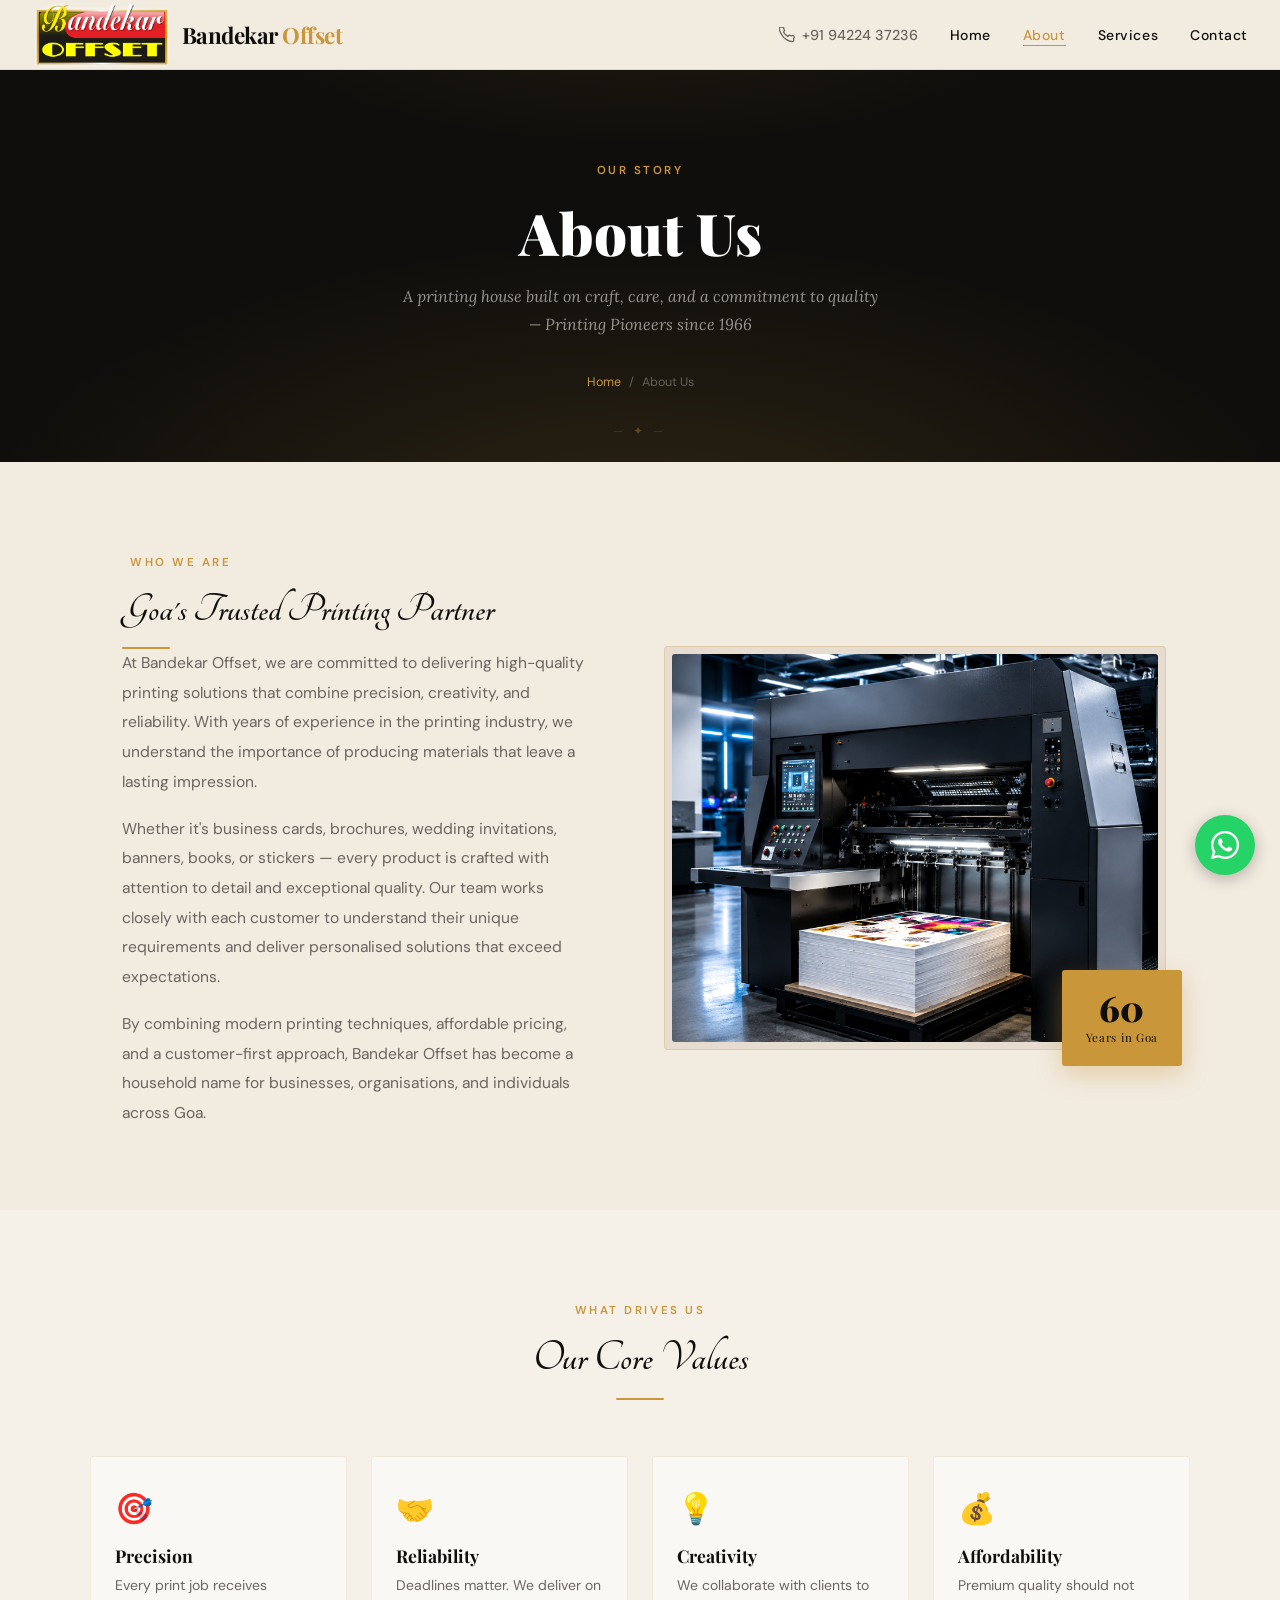
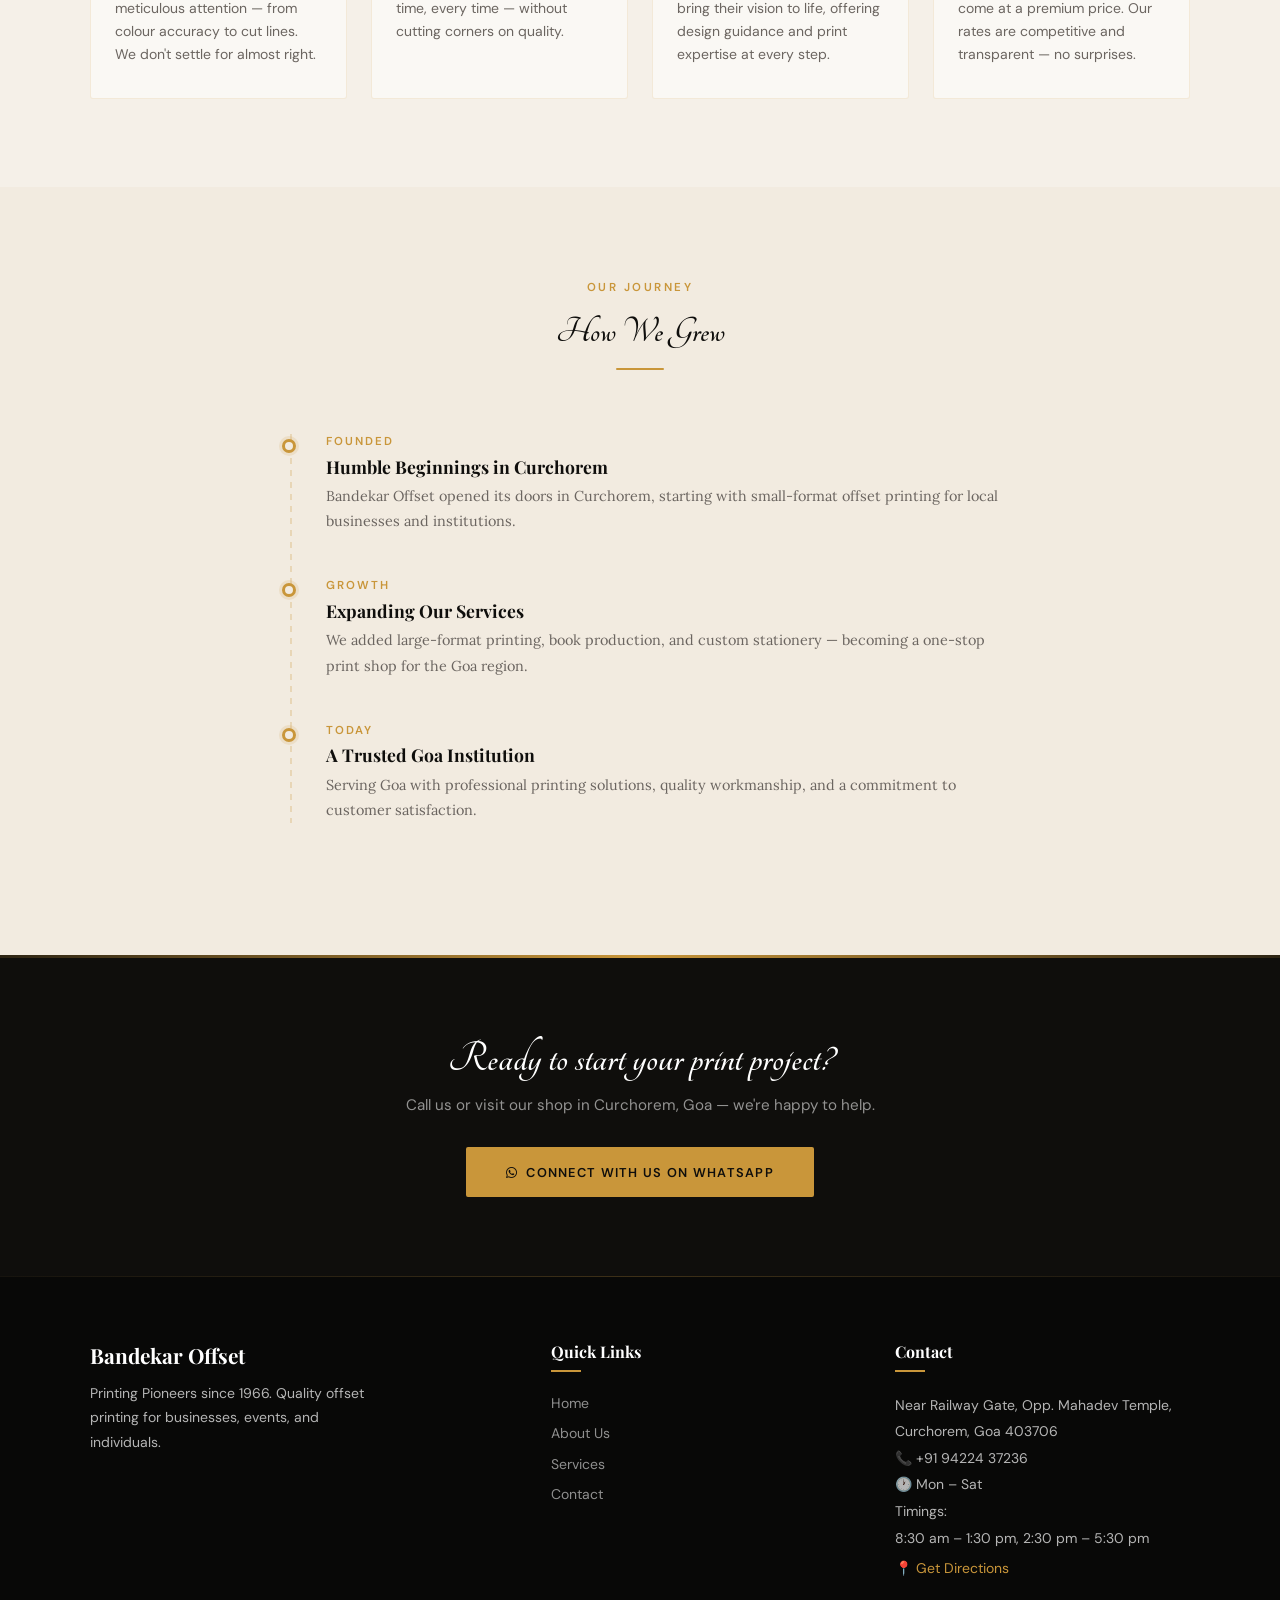
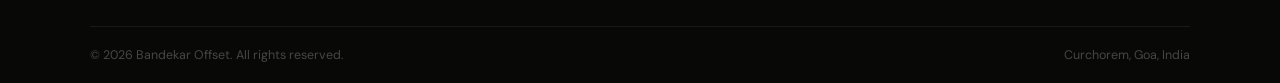
==== aboutus.html @ 1d5f6b50 "Update aboutus.html" ====
<!DOCTYPE html>
<html lang="en">
<head>
    <meta charset="UTF-8">
    <meta name="viewport" content="width=device-width, initial-scale=1.0">
    <title>About Us — Bandekar Offset</title>
    <link rel="stylesheet" href="https://cdnjs.cloudflare.com/ajax/libs/font-awesome/6.5.1/css/all.min.css">
    <link rel="stylesheet" href="css/aboutus.css">
</head>
<body>

    <!-- NAV -->
    <nav id="navbar">
        <a href="index.html" class="nav-logo">
            <img src="images/Bandekar Offset logo.webp" alt="Bandekar Offset" style="width:140px;height:auto;" onerror="this.style.display='none'">
            <h4>Bandekar <span>Offset</span></h4>
        </a>
        <div class="nav-right">
            <a href="tel:+919422437236" class="nav-phone">
                <svg viewBox="0 0 24 24" fill="none" stroke="currentColor" stroke-width="2">
                    <path d="M22 16.92v3a2 2 0 01-2.18 2 19.79 19.79 0 01-8.63-3.07A19.5 19.5 0 013.07 9.76 19.79 19.79 0 01.18 1.18 2 2 0 012.18 0h3a2 2 0 012 1.72c.127.96.361 1.903.7 2.81a2 2 0 01-.45 2.11L6.91 7.91a16 16 0 006.18 6.18l1.08-1.08a2 2 0 012.11-.45c.907.339 1.85.573 2.81.7A2 2 0 0122 16.92z"/>
                </svg>
                +91 94224 37236
            </a>
            <ul class="nav-links">
                <li><a href="index.html">Home</a></li>
                <li><a href="aboutus.html" class="active">About</a></li>
                <li><a href="services.html">Services</a></li>
                <li><a href="contact.html">Contact</a></li>
            </ul>
            <button class="nav-hamburger" id="hamburger" aria-label="Menu">
                <span></span><span></span><span></span>
            </button>
        </div>
    </nav>


    <!-- MOBILE MENU -->
    <div class="mobile-menu" id="mobileMenu">
        <a href="index.html">Home</a>
        <a href="aboutus.html">About Us</a>
        <a href="services.html">Services</a>
        <a href="contact.html">Contact</a>
    </div>

    <!-- PAGE HERO -->
    <div class="page-hero">
        <div class="page-hero-inner">
            <span class="section-label">Our Story</span>
            <h1>About Us</h1>
            <p>A printing house built on craft, care, and a commitment to quality — Printing Pioneers since 1966</p>
            <div class="breadcrumb-row">
                <a href="index.html">Home</a><span>/</span><span>About Us</span>
            </div>
        </div>
    </div>

    <!-- INTRO SPLIT -->
    <section class="about-intro">
        <div class="intro-grid">
            <div class="intro-text reveal">
                <span class="section-label">Who We Are</span>
                <h2>Goa's Trusted Printing Partner</h2>
                <div class="gold-rule"></div>
                <p>At Bandekar Offset, we are committed to delivering high-quality printing solutions that combine precision, creativity, and reliability. With years of experience in the printing industry, we understand the importance of producing materials that leave a lasting impression.</p>
                <p>Whether it's business cards, brochures, wedding invitations, banners, books, or stickers — every product is crafted with attention to detail and exceptional quality. Our team works closely with each customer to understand their unique requirements and deliver personalised solutions that exceed expectations.</p>
                <p>By combining modern printing techniques, affordable pricing, and a customer-first approach, Bandekar Offset has become a household name for businesses, organisations, and individuals across Goa.</p>
            </div>
            <div class="intro-img reveal" style="transition-delay:.2s">
                <img src="images/carousel_navbar/4.PNG" alt="Bandekar Offset printing press">
                <div class="intro-img-badge">
                    <span class="big">60</span>
                    <span class="small">Years in Goa</span>
                </div>
            </div>
        </div>
    </section>

    <!-- VALUES -->
    <section class="values-section">
        <div class="values-inner">
            <div class="values-header reveal">
                <span class="section-label">What Drives Us</span>
                <h2>Our Core Values</h2>
                <div class="gold-rule center"></div>
            </div>
            <div class="values-grid">
                <div class="value-card reveal"><span class="value-icon">🎯</span><h3>Precision</h3><p>Every print job receives meticulous attention — from colour accuracy to cut lines. We don't settle for almost right.</p></div>
                <div class="value-card reveal"><span class="value-icon">🤝</span><h3>Reliability</h3><p>Deadlines matter. We deliver on time, every time — without cutting corners on quality.</p></div>
                <div class="value-card reveal"><span class="value-icon">💡</span><h3>Creativity</h3><p>We collaborate with clients to bring their vision to life, offering design guidance and print expertise at every step.</p></div>
                <div class="value-card reveal"><span class="value-icon">💰</span><h3>Affordability</h3><p>Premium quality should not come at a premium price. Our rates are competitive and transparent — no surprises.</p></div>
            </div>
        </div>
    </section>

    <!-- TIMELINE -->
    <section class="story-section">
        <div class="story-header reveal">
            <span class="section-label">Our Journey</span>
            <h2>How We Grew</h2>
            <div class="gold-rule center"></div>
        </div>
        <div class="timeline">
            <div class="timeline-item reveal">
                <div class="timeline-year">Founded</div>
                <h3>Humble Beginnings in Curchorem</h3>
                <p>Bandekar Offset opened its doors in Curchorem, starting with small-format offset printing for local businesses and institutions.</p>
            </div>
            <div class="timeline-item reveal">
                <div class="timeline-year">Growth</div>
                <h3>Expanding Our Services</h3>
                <p>We added large-format printing, book production, and custom stationery — becoming a one-stop print shop for the Goa region.</p>
            </div>
            <div class="timeline-item reveal">
                <div class="timeline-year">Today</div>
                <h3>A Trusted Goa Institution</h3>
                <p>Serving Goa with professional printing solutions, quality workmanship, and a commitment to customer satisfaction.</p>
            </div>
        </div>
    </section>

    <!-- CTA STRIP -->
    <div class="contact-strip reveal">
        <h2>Ready to start your print project?</h2>
        <p>Call us or visit our shop in Curchorem, Goa — we're happy to help.</p>
        <a href="https://wa.me/919422437236" class="cta-btn"><i class="fa-brands fa-whatsapp"></i>Connect with us on WhatsApp</a>
    </div>

    <!-- FOOTER -->
    <footer>
        <div class="footer-inner">
            <div class="footer-brand">
                <h3>Bandekar Offset</h3>
                <p>Printing Pioneers since 1966. Quality offset printing for businesses, events, and individuals.</p>
            </div>
            <div>
                <h4>Quick Links</h4>
                <ul class="footer-links">
                    <li><a href="index.html">Home</a></li>
                    <li><a href="aboutus.html">About Us</a></li>
                    <li><a href="services.html">Services</a></li>
                    <li><a href="contact.html">Contact</a></li>
                </ul>
            </div>
            <div class="footer-contact">
                <h4>Contact</h4>
                <p>Near Railway Gate, Opp. Mahadev Temple,<br>Curchorem, Goa 403706</p>
                <p>📞 +91 94224 37236</p>
                <p>🕐 Mon – Sat</p>
                <p>Timings:<br>8:30 am – 1:30 pm, 2:30 pm – 5:30 pm</p>
                <a href="https://maps.google.com/?q=Bandekar+Offset+Goa" target="_blank">📍 Get Directions</a>
            </div>
        </div>
        <div class="footer-bottom">
            <span>© 2026 Bandekar Offset. All rights reserved.</span>
            <span>Curchorem, Goa, India</span>
        </div>
    </footer>

    <a href="https://wa.me/919422437236" class="whatsapp-float" target="_blank">
        <i class="fa-brands fa-whatsapp"></i>
    </a>

    <script src="js/main.js"></script>
</body>
</html>
---- css/aboutus.css ----
@import url('https://fonts.googleapis.com/css2?family=Playfair+Display:ital,wght@0,400;0,700;0,900;1,400;1,700&family=DM+Sans:wght@300;400;500;600&family=Lora:ital,wght@0,400;0,600;1,400&family=Tangerine:wght@700&display=swap');

/* ── VARIABLES ── */
:root {
    --ink:         #0f0e0c;
    --cream:       #f5f0e8;
    --gold:        #c9963a;
    --gold-light:  #e8bb6a;
    --warm-white:  #faf8f4;
    --sepia:       #f2ebe0;      
    --sepia-dark:  #e6dccf;
    --mid:         #6b6560;
    --rule:        rgba(201,150,58,.25);
    --rule-soft:   rgba(107,101,96,.15);
}

/* ── RESET ── */
*, *::before, *::after { box-sizing: border-box; margin: 0; padding: 0; }
html { scroll-behavior: smooth; font-size: 16px; }
body {
    font-family: 'DM Sans', sans-serif;
    background: var(--sepia);
    color: var(--ink);
    overflow-x: hidden;
    -webkit-font-smoothing: antialiased;
}


/* ══ NAVBAR ══ */
nav {
    position: fixed; top: 0; left: 0; right: 0; z-index: 100;
    background: rgba(242,235,224,.95);
    backdrop-filter: blur(14px); -webkit-backdrop-filter: blur(14px);
    border-bottom: 1px solid var(--rule);
    padding: 0 2rem; height: 70px;
    display: flex; align-items: center; justify-content: space-between;
    transition: box-shadow .3s;
}
nav.scrolled { box-shadow: 0 4px 30px rgba(15,14,12,.09); }

.nav-logo {
    font-family: 'Playfair Display', serif;
    font-weight: 900; font-size: 1.4rem;
    letter-spacing: -.5px; color: var(--ink);
    text-decoration: none;
    display: flex; align-items: center; gap: .6rem;
}
.nav-logo span { color: var(--gold); }
.nav-logo img { height: 42px; width: auto; }

.nav-right { display: flex; align-items: center; gap: 2rem; }

.nav-phone {
    font-size: .9rem; font-weight: 500; color: var(--mid);
    display: flex; align-items: center; gap: .4rem;
    text-decoration: none; transition: color .2s;
}
.nav-phone:hover { color: var(--gold); }
.nav-phone svg { width: 16px; height: 16px; }

.nav-links { display: flex; gap: 2rem; list-style: none; }
.nav-links a {
    font-size: .875rem; font-weight: 500; color: var(--ink);
    text-decoration: none; letter-spacing: .04em;
    position: relative; padding-bottom: 2px;
}
.nav-links a::after {
    content: ''; position: absolute; bottom: 0; left: 0;
    width: 0; height: 1.5px; background: var(--gold);
    transition: width .3s ease;
}
.nav-links a:hover::after,
.nav-links a.active::after { width: 100%; }
.nav-links a.active { color: var(--gold); }

.nav-hamburger {
    display: none; flex-direction: column; gap: 5px;
    cursor: pointer; padding: 6px; background: none; border: none;
}
.nav-hamburger span {
    display: block; width: 22px; height: 2px;
    background: var(--ink); border-radius: 2px; transition: .3s;
}

.mobile-menu {
    display: none; position: fixed; top: 70px; left: 0; right: 0;
    background: var(--sepia); border-bottom: 1px solid var(--rule);
    padding: 1.5rem 2rem; z-index: 99;
    flex-direction: column; gap: 1.25rem;
}
.mobile-menu.open { display: flex; }
.mobile-menu a {
    font-size: 1rem; color: var(--ink); text-decoration: none;
    font-weight: 500; padding: .25rem 0; border-bottom: 1px solid var(--rule);
}


/* PAGE HERO */
.page-hero {
    margin-top: 70px; background: var(--ink);
    padding: 5.5rem 2rem 4.5rem;
    text-align: center; position: relative; overflow: hidden;
}

/* Warm radial light from centre */
.page-hero::before {
    content: ''; position: absolute; inset: 0;
    background:
        radial-gradient(ellipse 80% 120% at 50% 120%, rgba(201,150,58,.16) 0%, transparent 65%),
        radial-gradient(ellipse 50% 50% at 50% -10%, rgba(201,150,58,.08) 0%, transparent 60%);
}

/* Horizontal ornament rule */
.page-hero::after {
    content: '— ✦ —';
    position: absolute; bottom: 1.5rem; left: 50%;
    transform: translateX(-50%);
    font-family: 'Playfair Display', serif;
    color: rgba(201,150,58,.35); font-size: .75rem; letter-spacing: .3em;
}

.page-hero-inner { position: relative; z-index: 1; }

.page-hero h1 {
    font-family: 'Playfair Display', serif;
    font-size: clamp(2.2rem, 5vw, 3.6rem);
    font-weight: 900; color: #fff; margin-bottom: .75rem;
    
}
.page-hero h1 em { font-style: italic; color: var(--gold-light); }

.page-hero p {
    color: rgba(255,255,255,.55); font-size: 1rem;
    max-width: 480px; margin: 0 auto; line-height: 1.75;
    font-family: 'Lora', serif; font-style: italic;
}

.breadcrumb-row {
    margin-top: 2.25rem; display: flex; justify-content: center;
    gap: .5rem; font-size: .78rem; color: rgba(255,255,255,.3);
}
.breadcrumb-row a { color: var(--gold); text-decoration: none; }
.breadcrumb-row a:hover { text-decoration: underline; }


/* ══ SHARED SECTION LABELS ══ */
.section-label {
    display: inline-block; font-size: .72rem; letter-spacing: .22em;
    text-transform: uppercase; color: var(--gold);
    font-weight: 600; margin-bottom: 1rem;

    position: relative; padding: 0 .5rem;
}
.section-label::before,
.section-label::after {
    
    position: absolute; top: 50%; transform: translateY(-50%);
    font-size: .6rem; color: var(--gold); opacity: .6;
}
.section-label::before { right: 100%; margin-right: .25rem; }
.section-label::after  { left: 100%;  margin-left: .25rem; }

.gold-rule { width: 48px; height: 2px; background: var(--gold); border-radius: 2px; }
.gold-rule.center { margin: 1rem auto; }


/* ══ ABOUT INTRO  */
.about-intro { padding: 5.5rem 2rem 4rem; max-width: 1100px; margin: 0 auto; }

.intro-grid {
    display: grid; grid-template-columns: 1fr 1.05fr;
    gap: 5.5rem; align-items: center;
}

.intro-text .section-label { text-align: left; }

.intro-text h2 {
    font-family: 'Tangerine', cursive;
    font-size: clamp(1.9rem, 3.5vw, 2.6rem);
    font-weight: 700; line-height: 1.18; margin-bottom: .75rem;
}


.intro-text p {
    font-family: 'DM Sans', serif;
    color: var(--mid); font-size: .975rem; line-height: 1.9;
    margin-bottom: 1.1rem;
}



.intro-img { position: relative; border-radius: 3px; overflow: visible; }
.intro-img img {
    width: 100%; aspect-ratio: 5/4;
    object-fit: cover; border-radius: 3px; display: block;
    /* Slightly desaturated for archival feel */
    filter: sepia(8%) contrast(1.03);
}

/* effect */
.intro-img::before {
    content: ''; position: absolute;
    inset: -8px; border: 1px solid var(--rule);
    border-radius: 4px; z-index: -1;
    background: var(--sepia-dark);
}

.intro-img-badge {
    position: absolute; bottom: -1.5rem; right: -1.5rem;
    background: var(--gold); color: var(--ink);
    padding: 1.25rem 1.5rem; border-radius: 3px;
    text-align: center; font-family: 'Playfair Display', serif;
    box-shadow: 0 8px 24px rgba(201,150,58,.35);
}
.intro-img-badge .big { font-size: 2.2rem; font-weight: 900; line-height: 1; display: block; }
.intro-img-badge .small { font-size: .72rem; font-weight: 400; letter-spacing: .06em; }


/* VALUES SECTION — Card collection */
.values-section { background: var(--cream); padding: 5.5rem 2rem; }
.values-inner { max-width: 1100px; margin: 0 auto; }

.values-header { text-align: center; margin-bottom: 3.5rem; }
.values-header h2 {
    font-family: 'Tangerine', cursive;
    font-size: clamp(2rem, 4vw, 2.8rem); font-weight: 700;
}

.values-grid {
    display: grid;
    grid-template-columns: repeat(auto-fill, minmax(230px, 1fr));
    gap: 1.5rem;
}

.value-card {
    background: var(--warm-white);
    border: 1px solid rgba(201,150,58,.15);
    border-radius: 3px; padding: 2rem 1.5rem;
    transition: transform .3s, box-shadow .3s, border-color .3s;
    position: relative; overflow: hidden;
}
.value-card::before {
    content: ''; position: absolute; top: 0; left: 0;
    width: 3px; height: 0; background: var(--gold);
    transition: height .4s ease;
}
.value-card:hover::before { height: 100%; }
.value-card:hover {
    transform: translateY(-5px);
    box-shadow: 0 12px 40px rgba(15,14,12,.1);
    border-color: var(--gold);
}

.value-icon { font-size: 1.9rem; margin-bottom: 1rem; display: block; }
.value-card h3 {
    font-family: 'Playfair Display', serif;
    font-size: 1.1rem; font-weight: 700; margin-bottom: .4rem;
}
.value-card p { font-size: .875rem; color: var(--mid); line-height: 1.65; }

/* STORY / TIMELINE SECTION */
.story-section {
    padding: 5.5rem 2rem;
    max-width: 780px; margin: 0 auto;
}

.story-header { text-align: center; margin-bottom: 4rem; }
.story-header h2 {
    font-family: 'Tangerine', cursive;
    font-size: clamp(1.8rem, 3.5vw, 2.4rem); font-weight: 700;
}
.story-header p {
    font-family: 'Lora', serif; font-style: italic;
    color: var(--mid); font-size: .95rem; margin-top: .75rem; line-height: 1.7;
}

/* Timeline — archival vertical track */
.timeline { position: relative; padding-left: 2.75rem; }

/* The spine */
.timeline::before {
    content: ''; position: absolute; left: 8px; top: 0; bottom: 0;
    width: 2px;
    background: repeating-linear-gradient(
        to bottom,
        var(--rule) 0, var(--rule) 6px,
        transparent 6px, transparent 12px
    );
}

.timeline-item { position: relative; margin-bottom: 2.75rem; }

/* Gold dot on the spine */
.timeline-item::before {
    content: ''; position: absolute;
    left: -2.75rem; top: 5px;
    width: 14px; height: 14px; border-radius: 50%;
    background: var(--sepia); border: 3px solid var(--gold);
    box-shadow: 0 0 0 3px rgba(201,150,58,.15);
}

.timeline-year {
    font-size: .72rem; letter-spacing: .18em;
    text-transform: uppercase; color: var(--gold);
    font-weight: 600; margin-bottom: .35rem;
    font-family: 'DM Sans', sans-serif;
}
.timeline-item h3 {
    font-family: 'Playfair Display', serif;
    font-size: 1.1rem; font-weight: 700; margin-bottom: .4rem;
}
.timeline-item p {
    font-family: 'Lora', serif;
    font-size: .9rem; color: var(--mid); line-height: 1.75;
}


/* ══ CTA STRIP ══ */
.contact-strip {
    background: var(--ink); padding: 5rem 2rem;
    text-align: center; color: #fff;
    position: relative; overflow: hidden;
}
/* Diagonal rule, editorial decor */
.contact-strip::before {
    content: '';
    position: absolute; left: -10%; right: -10%; top: 0; height: 3px;
    background: linear-gradient(90deg, transparent, var(--gold), transparent);
}
.contact-strip::after {
    content: '';
    position: absolute; left: -10%; right: -10%; bottom: 0; height: 1px;
    background: linear-gradient(90deg, transparent, var(--rule), transparent);
}

.contact-strip h2 {
    font-family: 'Tangerine', cursive;
    font-size: clamp(1.8rem, 4.5vw, 2.8rem); margin-bottom: .75rem;
}
.contact-strip p { color: rgba(255,255,255,.55); margin-bottom: 2rem; font-size: .95rem; }

.cta-btn {
    display: inline-flex; align-items: center; gap: .5rem;
    padding: .9rem 2.4rem;
    background: var(--gold); color: var(--ink);
    font-weight: 600; font-size: .8rem;
    letter-spacing: .1em; text-transform: uppercase;
    text-decoration: none; border-radius: 2px;
    border: 2px solid var(--gold);
    transition: background .25s, color .25s, transform .25s;
}
.cta-btn:hover { background: transparent; color: var(--gold); transform: translateY(-2px); }

.cta-btn-dark {
    display: inline-flex; align-items: center; gap: .5rem;
    padding: .9rem 2.4rem;
    background: var(--ink); color: #fff;
    font-weight: 600; font-size: .8rem;
    letter-spacing: .1em; text-transform: uppercase;
    text-decoration: none; border-radius: 2px;
    border: 2px solid rgba(255,255,255,.3);
    transition: background .25s, color .25s, transform .25s; margin: 0 .5rem;
}
.cta-btn-dark:hover { background: rgba(255,255,255,.1); transform: translateY(-2px); }

.cta-btn-gold {
    display: inline-flex; align-items: center; gap: .5rem;
    padding: .9rem 2.4rem;
    background: var(--gold); color: var(--ink);
    font-weight: 600; font-size: .8rem;
    letter-spacing: .1em; text-transform: uppercase;
    text-decoration: none; border-radius: 2px;
    border: 2px solid var(--gold);
    transition: background .25s, color .25s, transform .25s; margin: 0 .5rem;
}
.cta-btn-gold:hover { background: transparent; color: var(--gold); transform: translateY(-2px); }



/* ══ FOOTER ══ */
footer { background: #080807; color: rgba(255,255,255,.7); padding: 4rem 2rem 0; }
.footer-inner {
    max-width: 1100px; margin: 0 auto;
    display: grid; grid-template-columns: 1.4fr 1fr 1fr;
    gap: 3rem; padding-bottom: 3rem;
    border-bottom: 1px solid rgba(255,255,255,.07);
}
.footer-brand h3 { font-family: 'Playfair Display', serif; font-size: 1.3rem; color: #fff; margin-bottom: .75rem; }
.footer-brand p { font-size: .875rem; line-height: 1.75; max-width: 280px; }

footer h4 {
    font-family: 'Playfair Display', serif; color: #fff;
    font-size: 1rem; margin-bottom: 1.25rem;
    position: relative; padding-bottom: .6rem;
}
footer h4::after { content: ''; position: absolute; bottom: 0; left: 0; width: 30px; height: 2px; background: var(--gold); }

.footer-links { list-style: none; }
.footer-links li { margin-bottom: .6rem; }
.footer-links a { color: rgba(255,255,255,.55); text-decoration: none; font-size: .875rem; transition: color .2s; }
.footer-links a:hover { color: var(--gold); }

.footer-contact p { font-size: .875rem; line-height: 1.9; }
.footer-contact a { color: var(--gold); text-decoration: none; font-size: .875rem; display: inline-flex; align-items: center; gap: .4rem; margin-top: .5rem; }
.footer-contact a:hover { text-decoration: underline; }

.footer-bottom {
    max-width: 1100px; margin: 0 auto; padding: 1.25rem 0;
    display: flex; justify-content: space-between; align-items: center;
    font-size: .78rem; color: rgba(255,255,255,.25);
    flex-wrap: wrap; gap: .5rem;
}


/* ══ WHATSAPP FLOAT ══ */
.whatsapp-float {
    position: fixed; bottom: 25px; right: 25px; width: 60px; height: 60px;
    background: #25D366; border-radius: 50%;
    display: flex; justify-content: center; align-items: center;
    text-decoration: none; z-index: 9999; box-shadow: 0 4px 15px rgba(0,0,0,.25); transition: transform .2s;
}
.whatsapp-float i { color: white; font-size: 32px; }
.whatsapp-float:hover { transform: scale(1.1); }


/* ══ SCROLL REVEAL ══ */
.reveal { opacity: 0; transform: translateY(28px); transition: opacity .7s ease, transform .7s ease; }
.reveal.visible { opacity: 1; transform: translateY(0); }


/* ══ RESPONSIVE ══ */
@media (max-width: 768px) {
    .nav-links, .nav-phone { display: none; }
    .nav-hamburger { display: flex; }
    .intro-grid { grid-template-columns: 1fr; gap: 3.5rem; }
    .intro-img-badge { right: 1rem; bottom: -1rem; }
    .intro-img::before { display: none; }
    .values-grid { grid-template-columns: 1fr 1fr; }
    .footer-inner { grid-template-columns: 1fr; gap: 2rem; }
    .cta-btn-dark, .cta-btn-gold { margin: .4rem 0; display: flex; }
}
@media (max-width: 480px) {
    .values-grid { grid-template-columns: 1fr; }
    .timeline { padding-left: 2rem; }
}
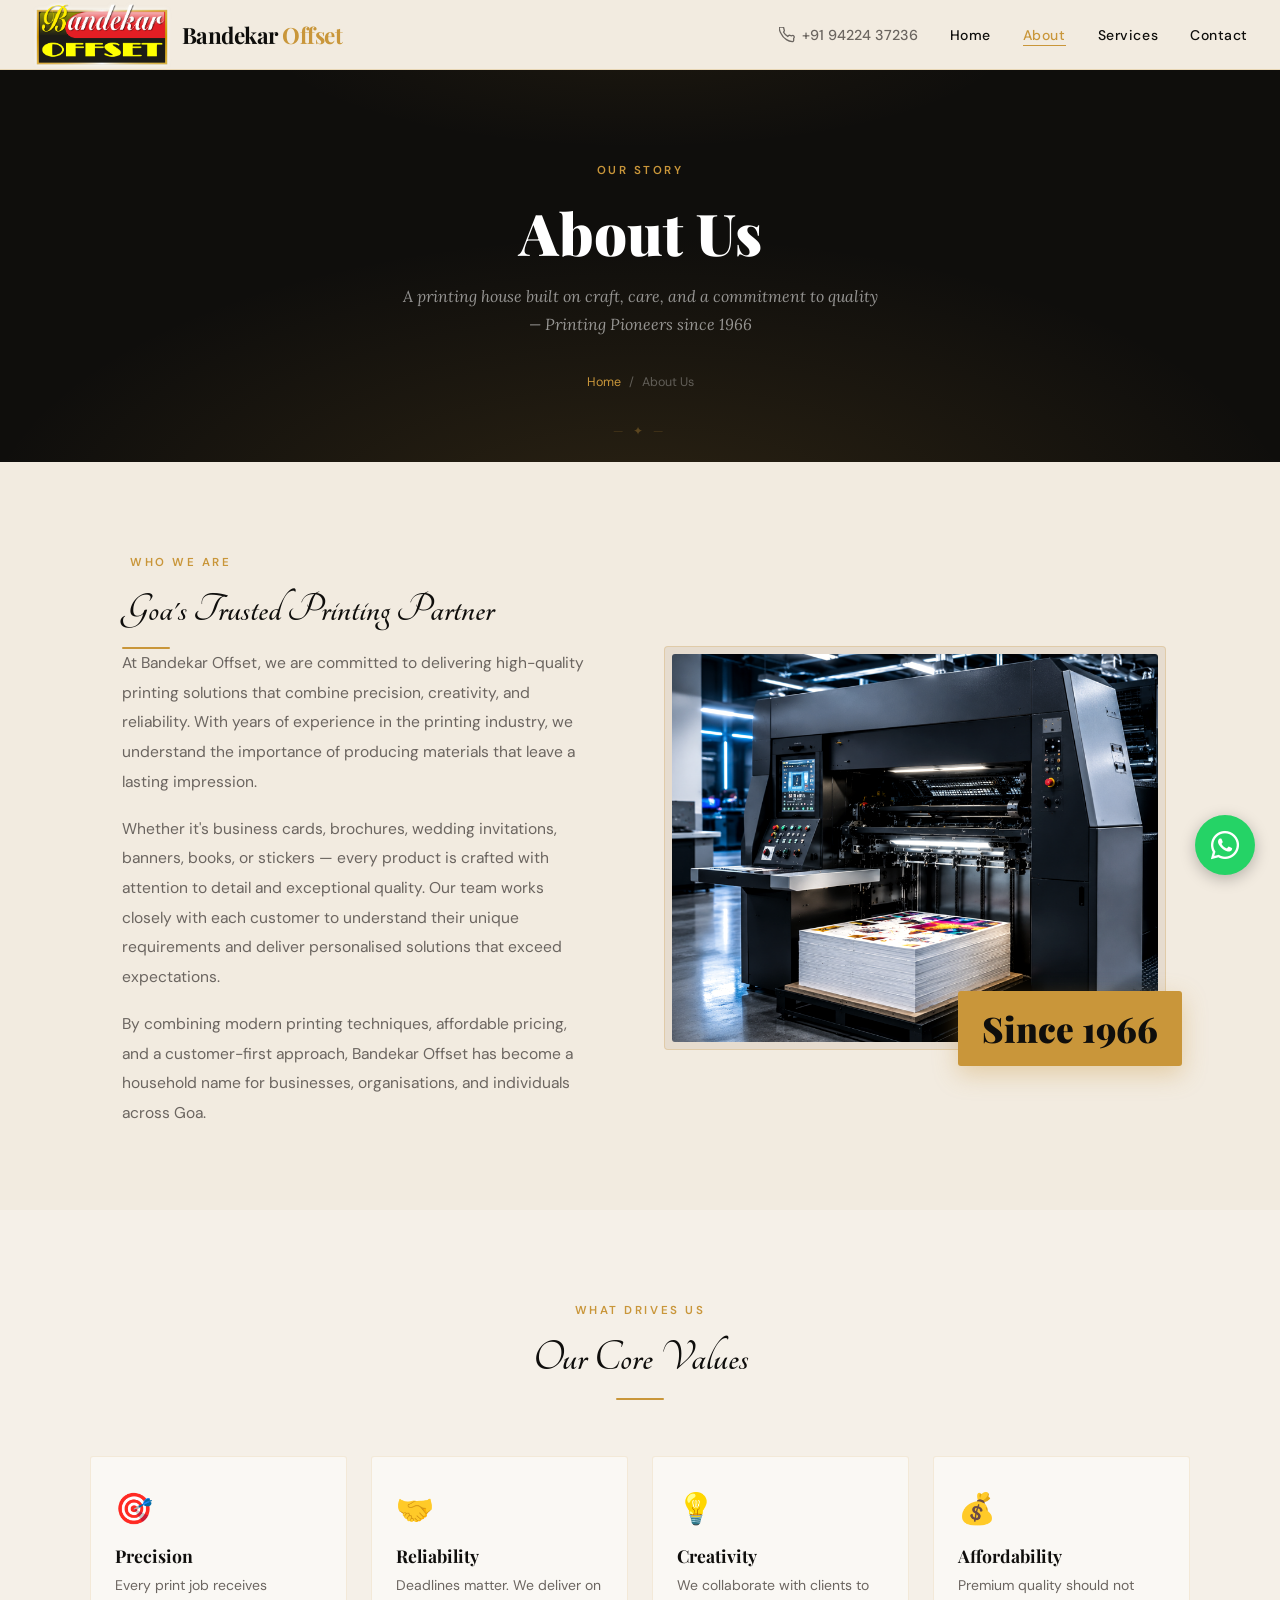
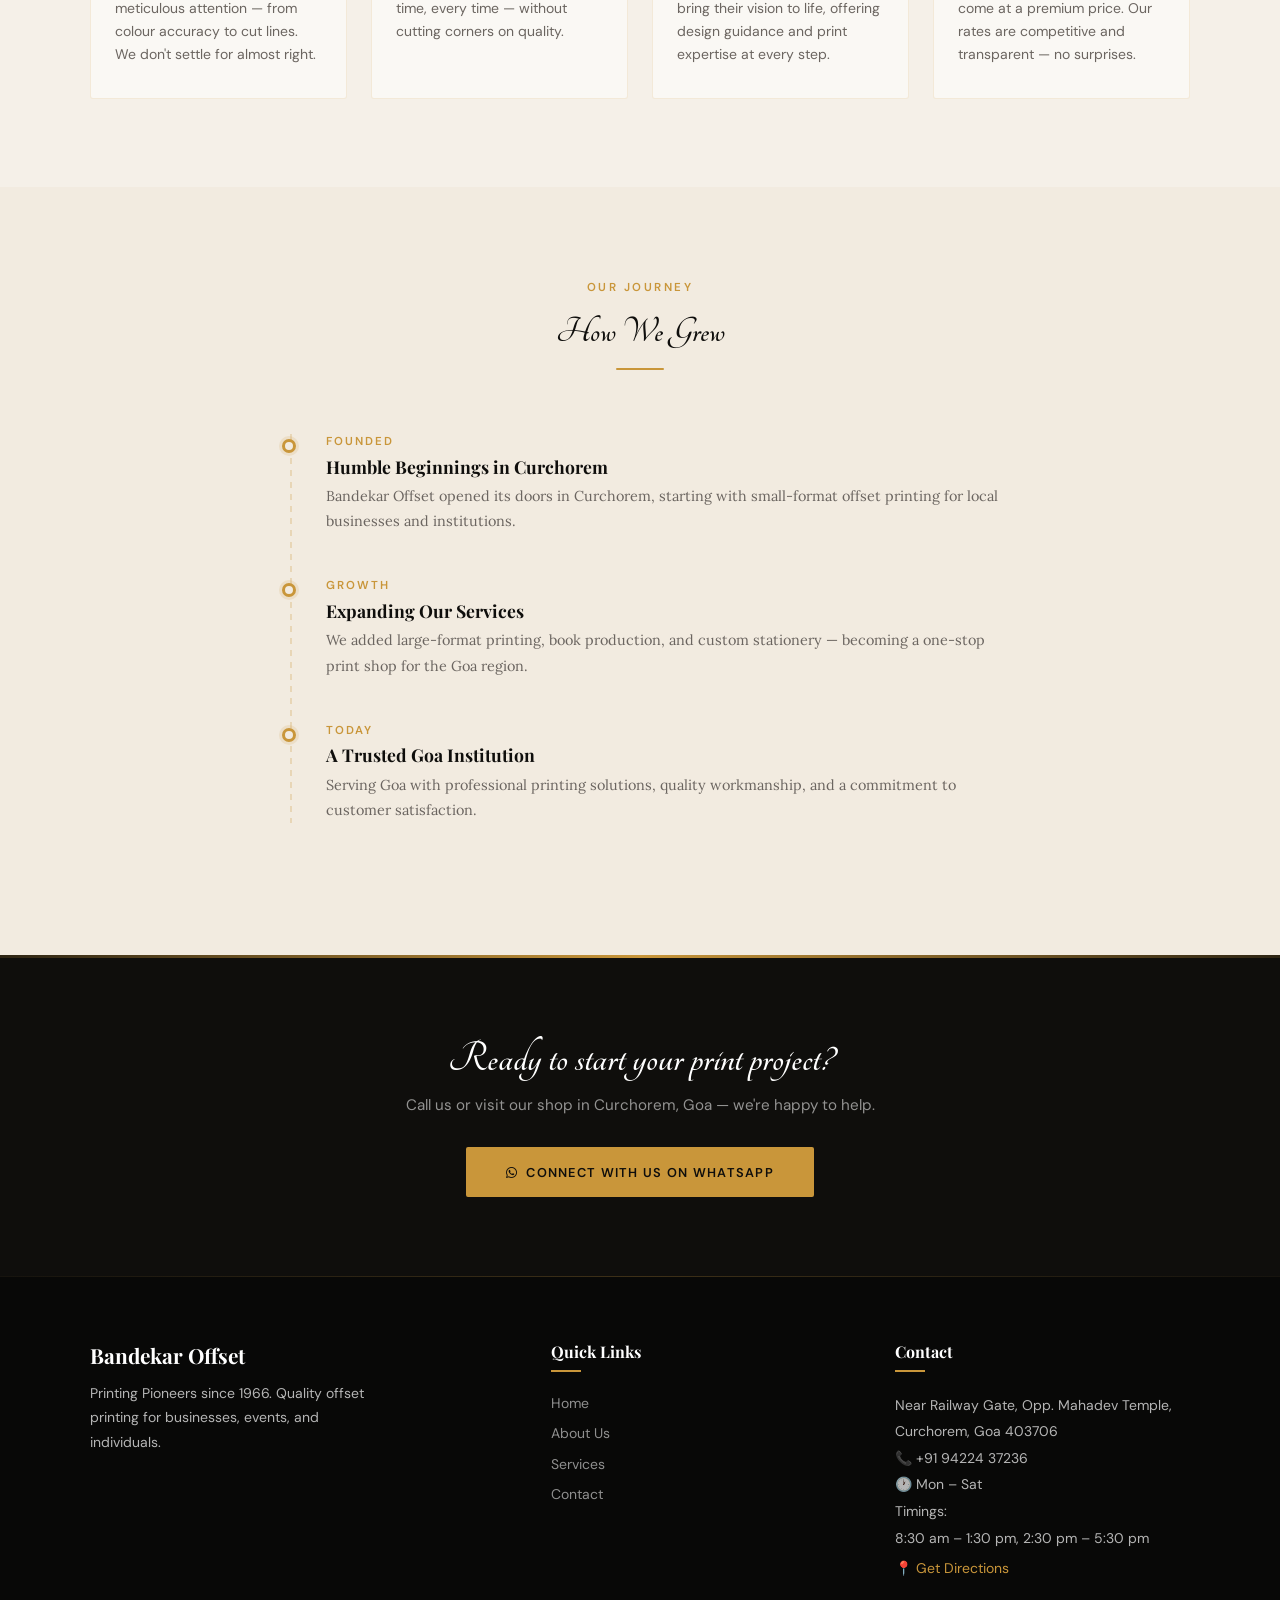
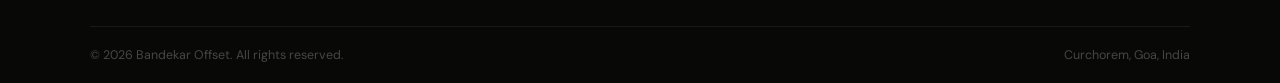
==== commit cf5402a2: "Update aboutus.html" ====
--- a/aboutus.html
+++ b/aboutus.html
@@ -69,8 +69,7 @@
             <div class="intro-img reveal" style="transition-delay:.2s">
                 <img src="images/carousel_navbar/4.PNG" alt="Bandekar Offset printing press">
                 <div class="intro-img-badge">
-                    <span class="big">60</span>
-                    <span class="small">Years in Goa</span>
+                    <span class="big">Since 1966</span>
                 </div>
             </div>
         </div>
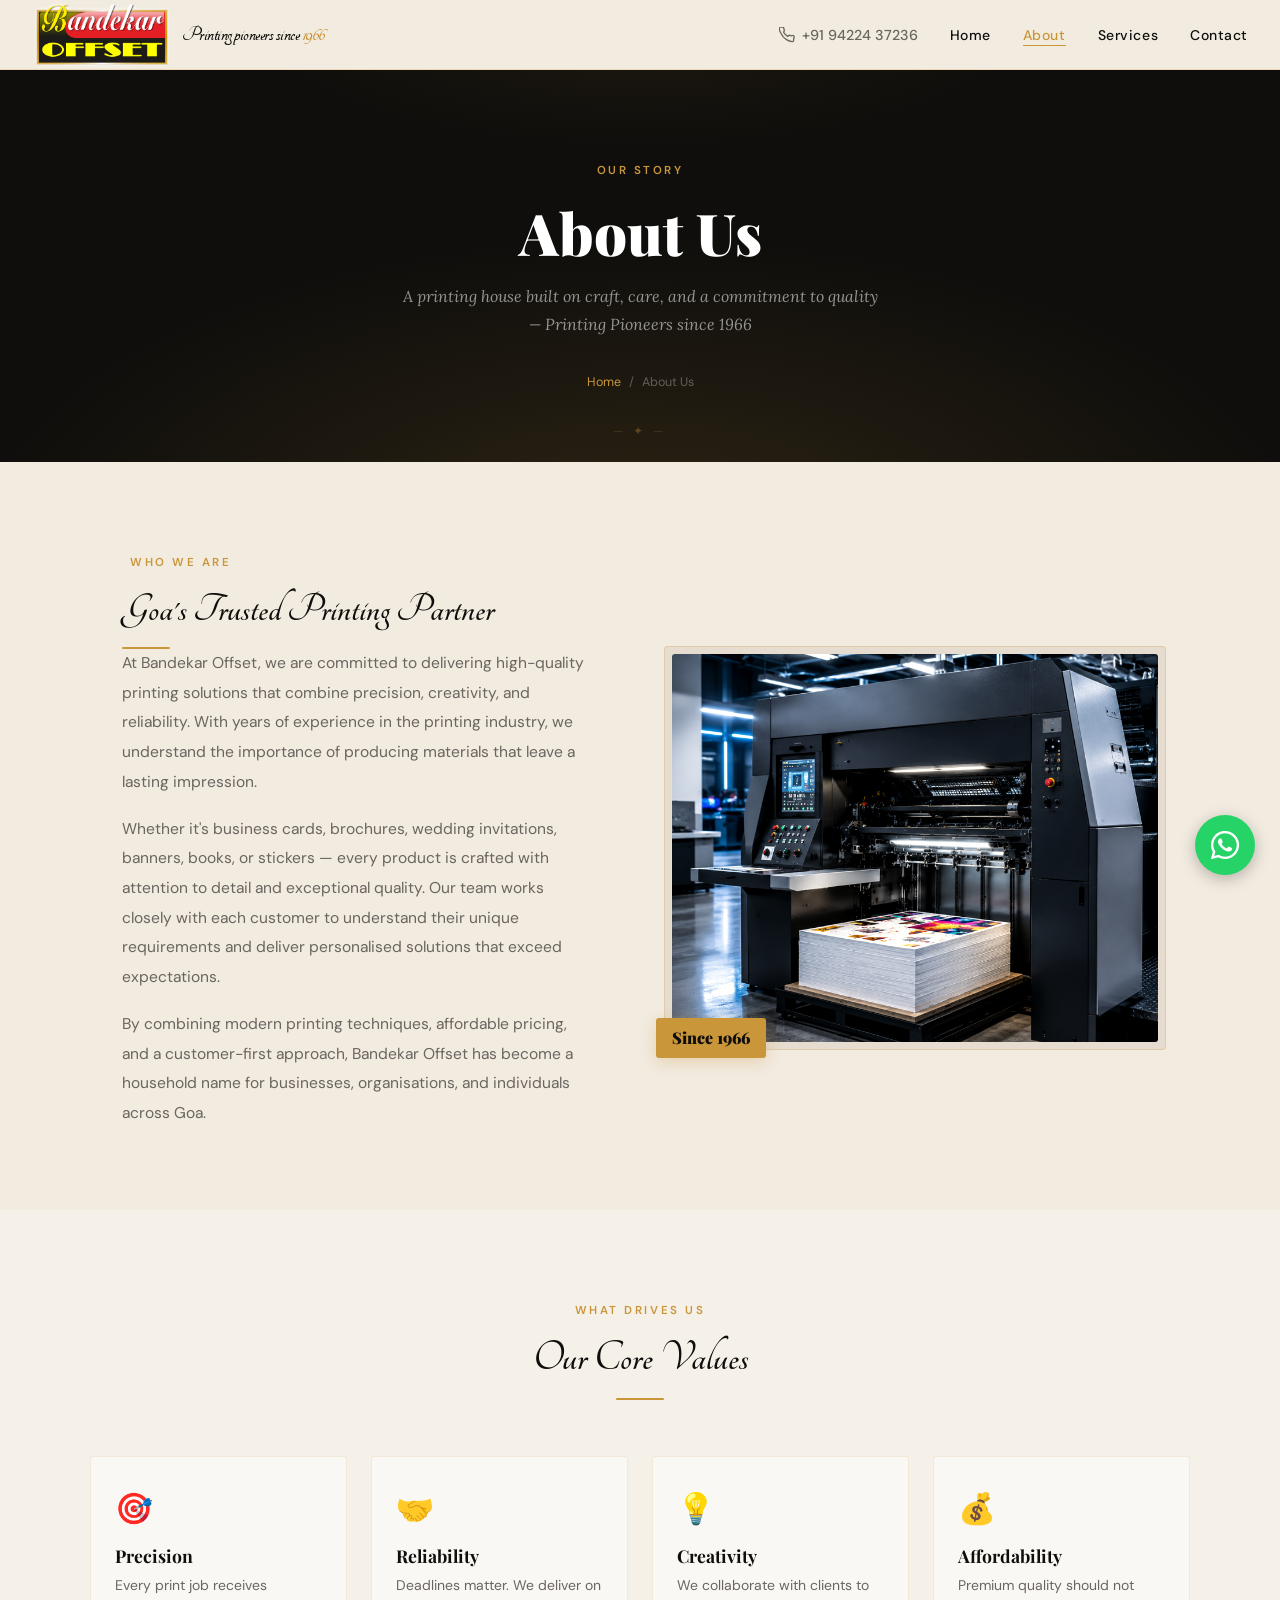
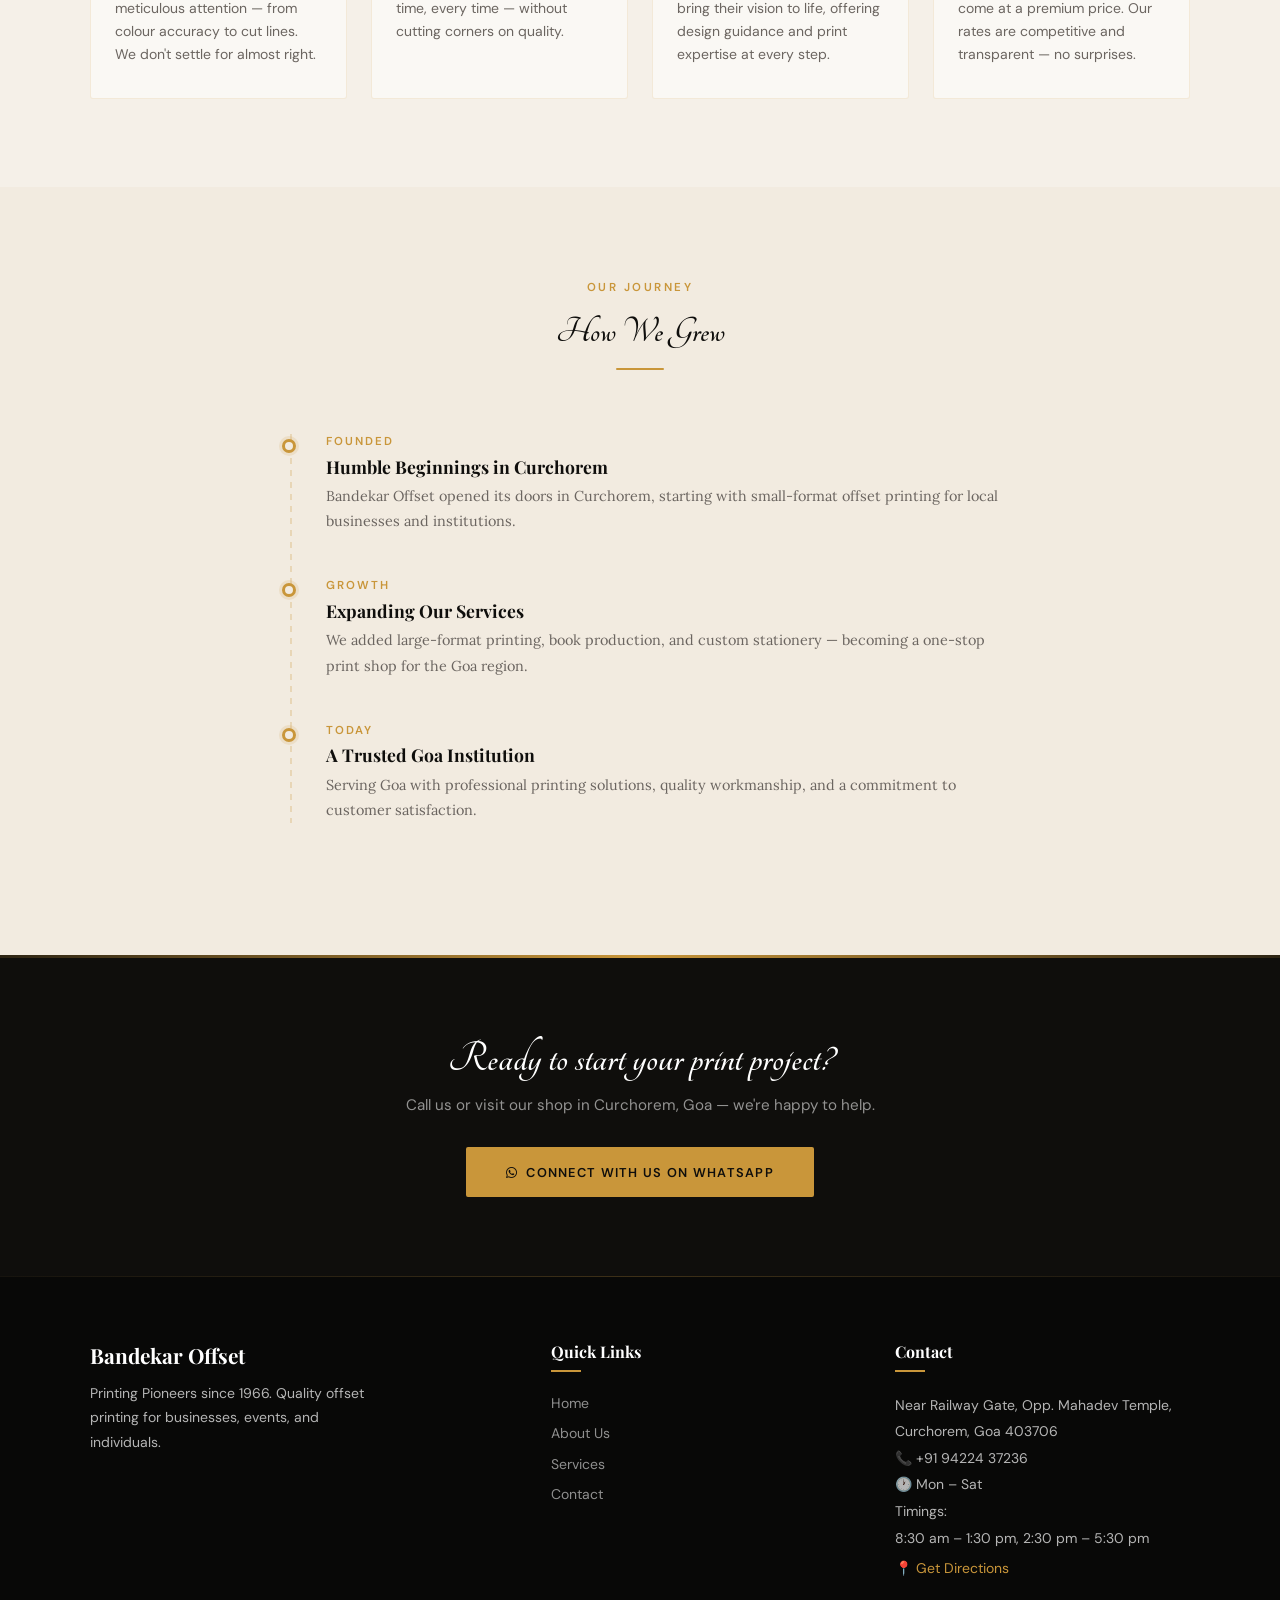
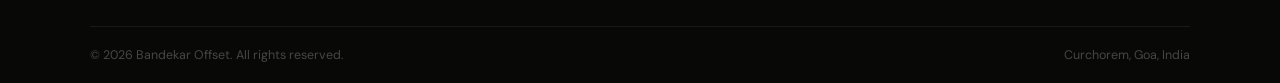
==== commit 0b24276d: "Update aboutus.html" ====
--- a/aboutus.html
+++ b/aboutus.html
@@ -13,7 +13,7 @@
     <nav id="navbar">
         <a href="index.html" class="nav-logo">
             <img src="images/Bandekar Offset logo.webp" alt="Bandekar Offset" style="width:140px;height:auto;" onerror="this.style.display='none'">
-            <h4>Bandekar <span>Offset</span></h4>
+            <h4>Printing pioneers since<span><b> 1966</b></span></h4>
         </a>
         <div class="nav-right">
             <a href="tel:+919422437236" class="nav-phone">
--- a/css/aboutus.css
+++ b/css/aboutus.css
@@ -39,7 +39,7 @@
 nav.scrolled { box-shadow: 0 4px 30px rgba(15,14,12,.09); }
 
 .nav-logo {
-    font-family: 'Playfair Display', serif;
+    font-family: 'Tangerine', cursive;
     font-weight: 900; font-size: 1.4rem;
     letter-spacing: -.5px; color: var(--ink);
     text-decoration: none;
@@ -206,14 +206,19 @@
 }
 
 .intro-img-badge {
-    position: absolute; bottom: -1.5rem; right: -1.5rem;
-    background: var(--gold); color: var(--ink);
-    padding: 1.25rem 1.5rem; border-radius: 3px;
-    text-align: center; font-family: 'Playfair Display', serif;
-    box-shadow: 0 8px 24px rgba(201,150,58,.35);
-}
-.intro-img-badge .big { font-size: 2.2rem; font-weight: 900; line-height: 1; display: block; }
-.intro-img-badge .small { font-size: .72rem; font-weight: 400; letter-spacing: .06em; }
+    position: absolute; 
+    bottom: -1rem; 
+    left: -1rem;
+    background: var(--gold); 
+    color: var(--ink);
+    padding: 0.75rem 1rem; 
+    border-radius: 3px; 
+    text-align: center;
+    font-family: 'Playfair Display', serif;
+    box-shadow: 0 4px 15px rgba(201,150,58,.3);
+}
+.intro-img-badge .big { font-size: 1rem; font-weight: 900; line-height: 1; display: block; }
+
 
 
 /* VALUES SECTION — Card collection */
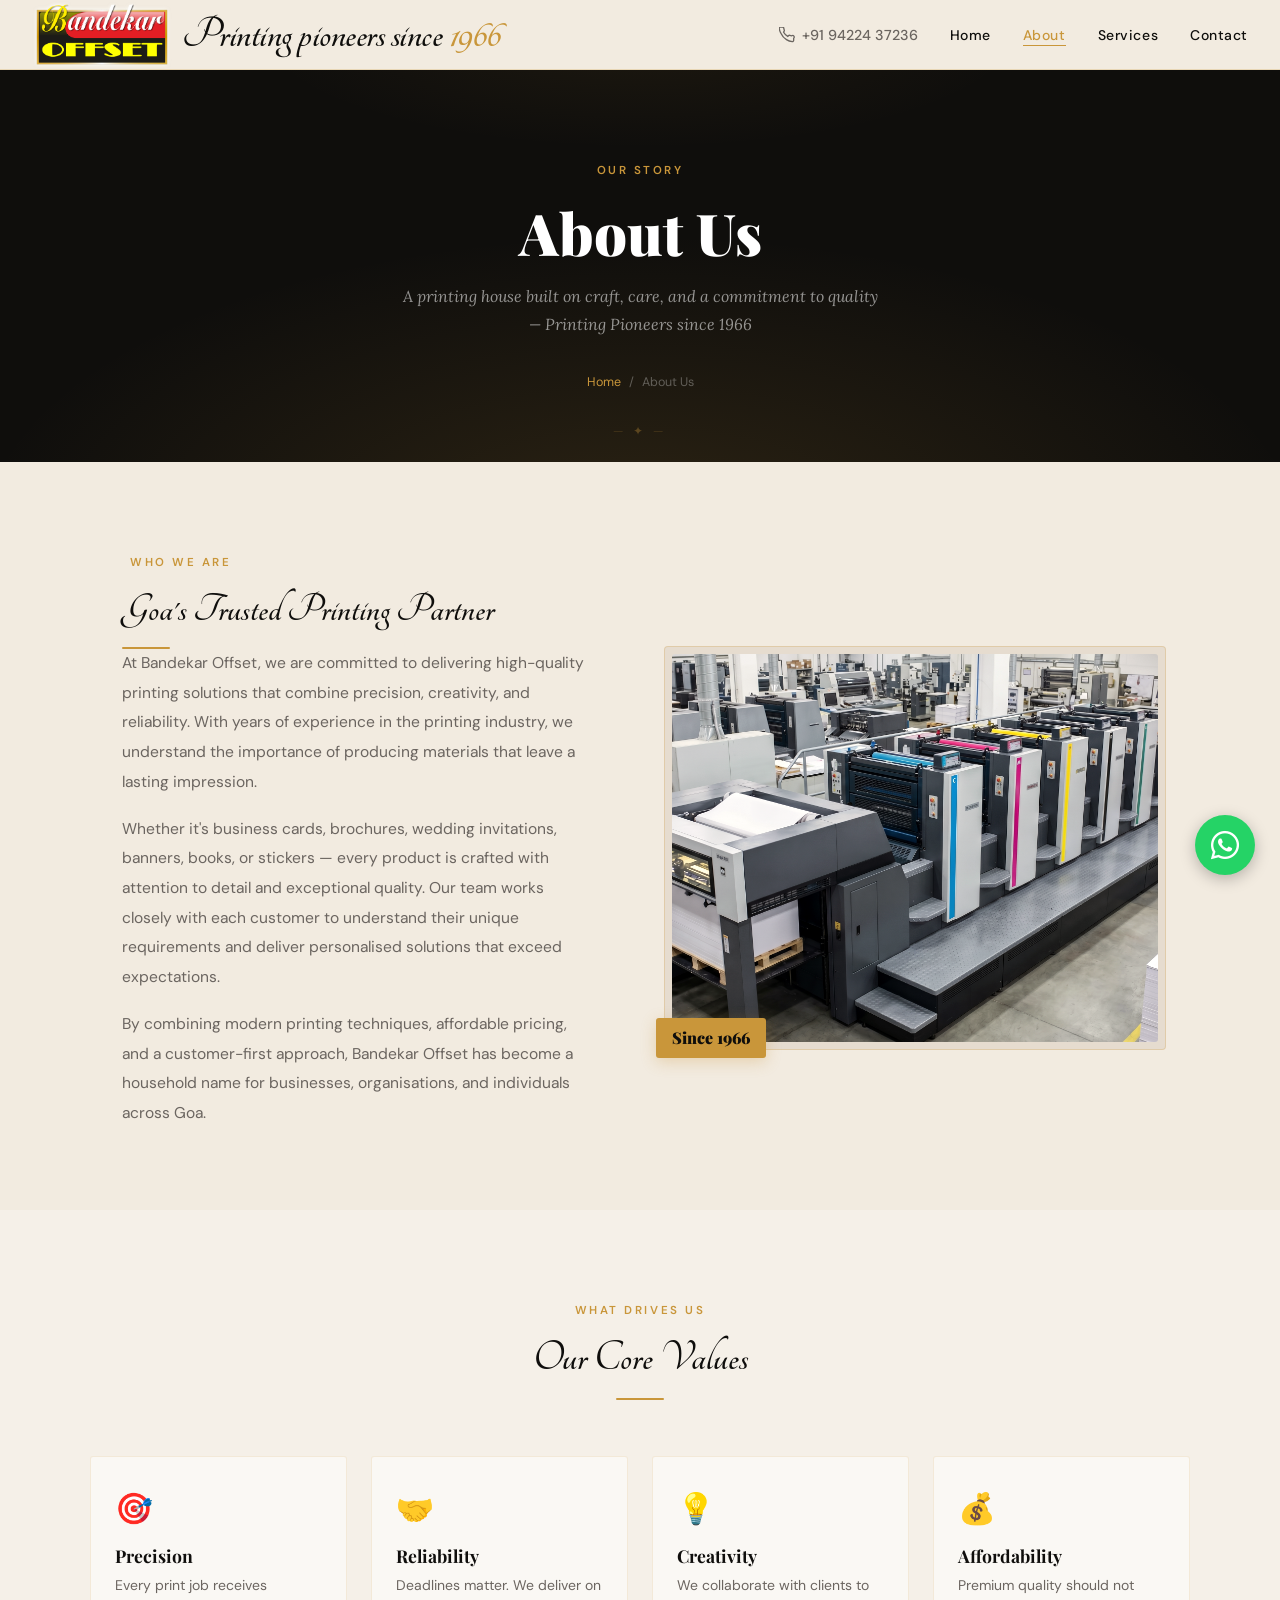
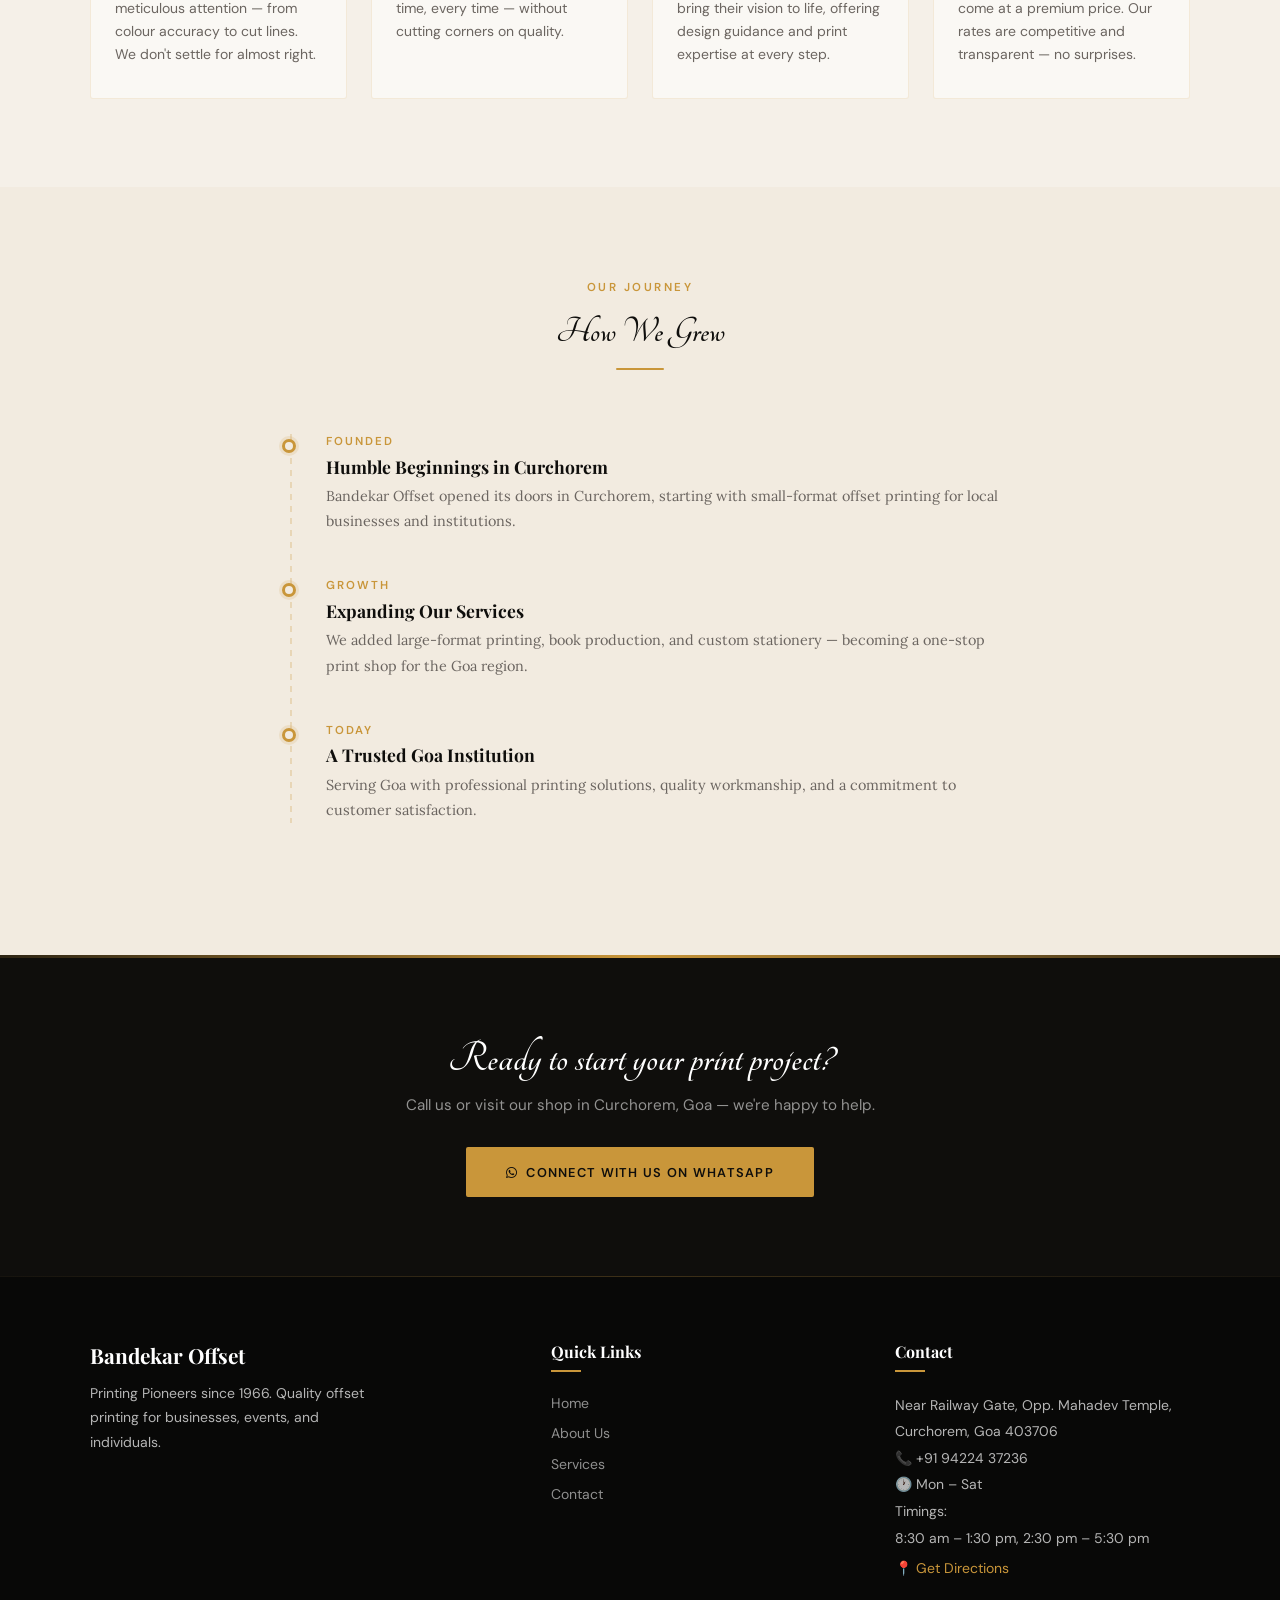
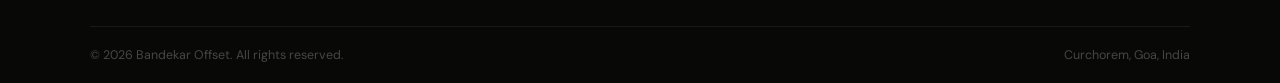
==== commit 49ae0382: "Update aboutus.html" ====
--- a/aboutus.html
+++ b/aboutus.html
@@ -67,7 +67,7 @@
                 <p>By combining modern printing techniques, affordable pricing, and a customer-first approach, Bandekar Offset has become a household name for businesses, organisations, and individuals across Goa.</p>
             </div>
             <div class="intro-img reveal" style="transition-delay:.2s">
-                <img src="images/carousel_navbar/4.PNG" alt="Bandekar Offset printing press">
+                <img src="images/carousel_navbar/3.png" alt="Bandekar Offset printing press">
                 <div class="intro-img-badge">
                     <span class="big">Since 1966</span>
                 </div>
--- a/css/aboutus.css
+++ b/css/aboutus.css
@@ -40,7 +40,7 @@
 
 .nav-logo {
     font-family: 'Tangerine', cursive;
-    font-weight: 900; font-size: 1.4rem;
+    font-weight: 400; font-size: 2.9rem;
     letter-spacing: -.5px; color: var(--ink);
     text-decoration: none;
     display: flex; align-items: center; gap: .6rem;
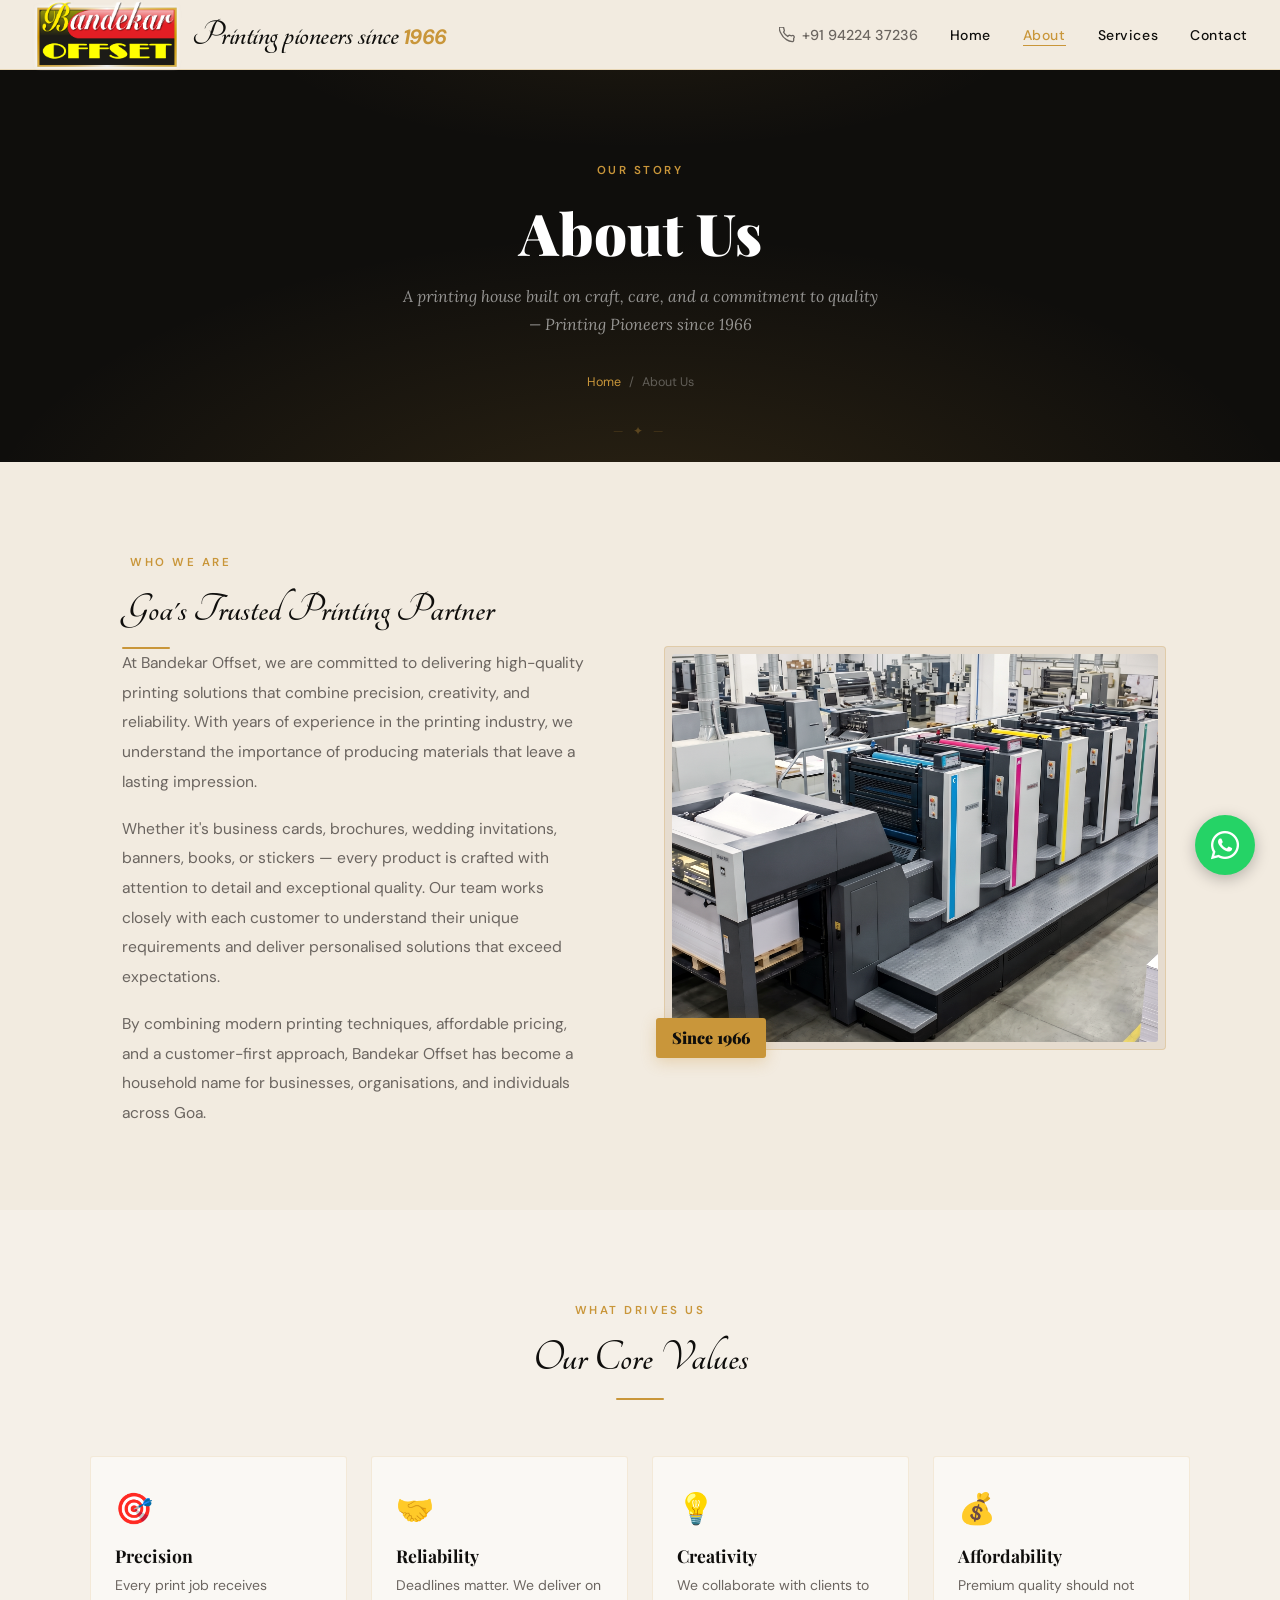
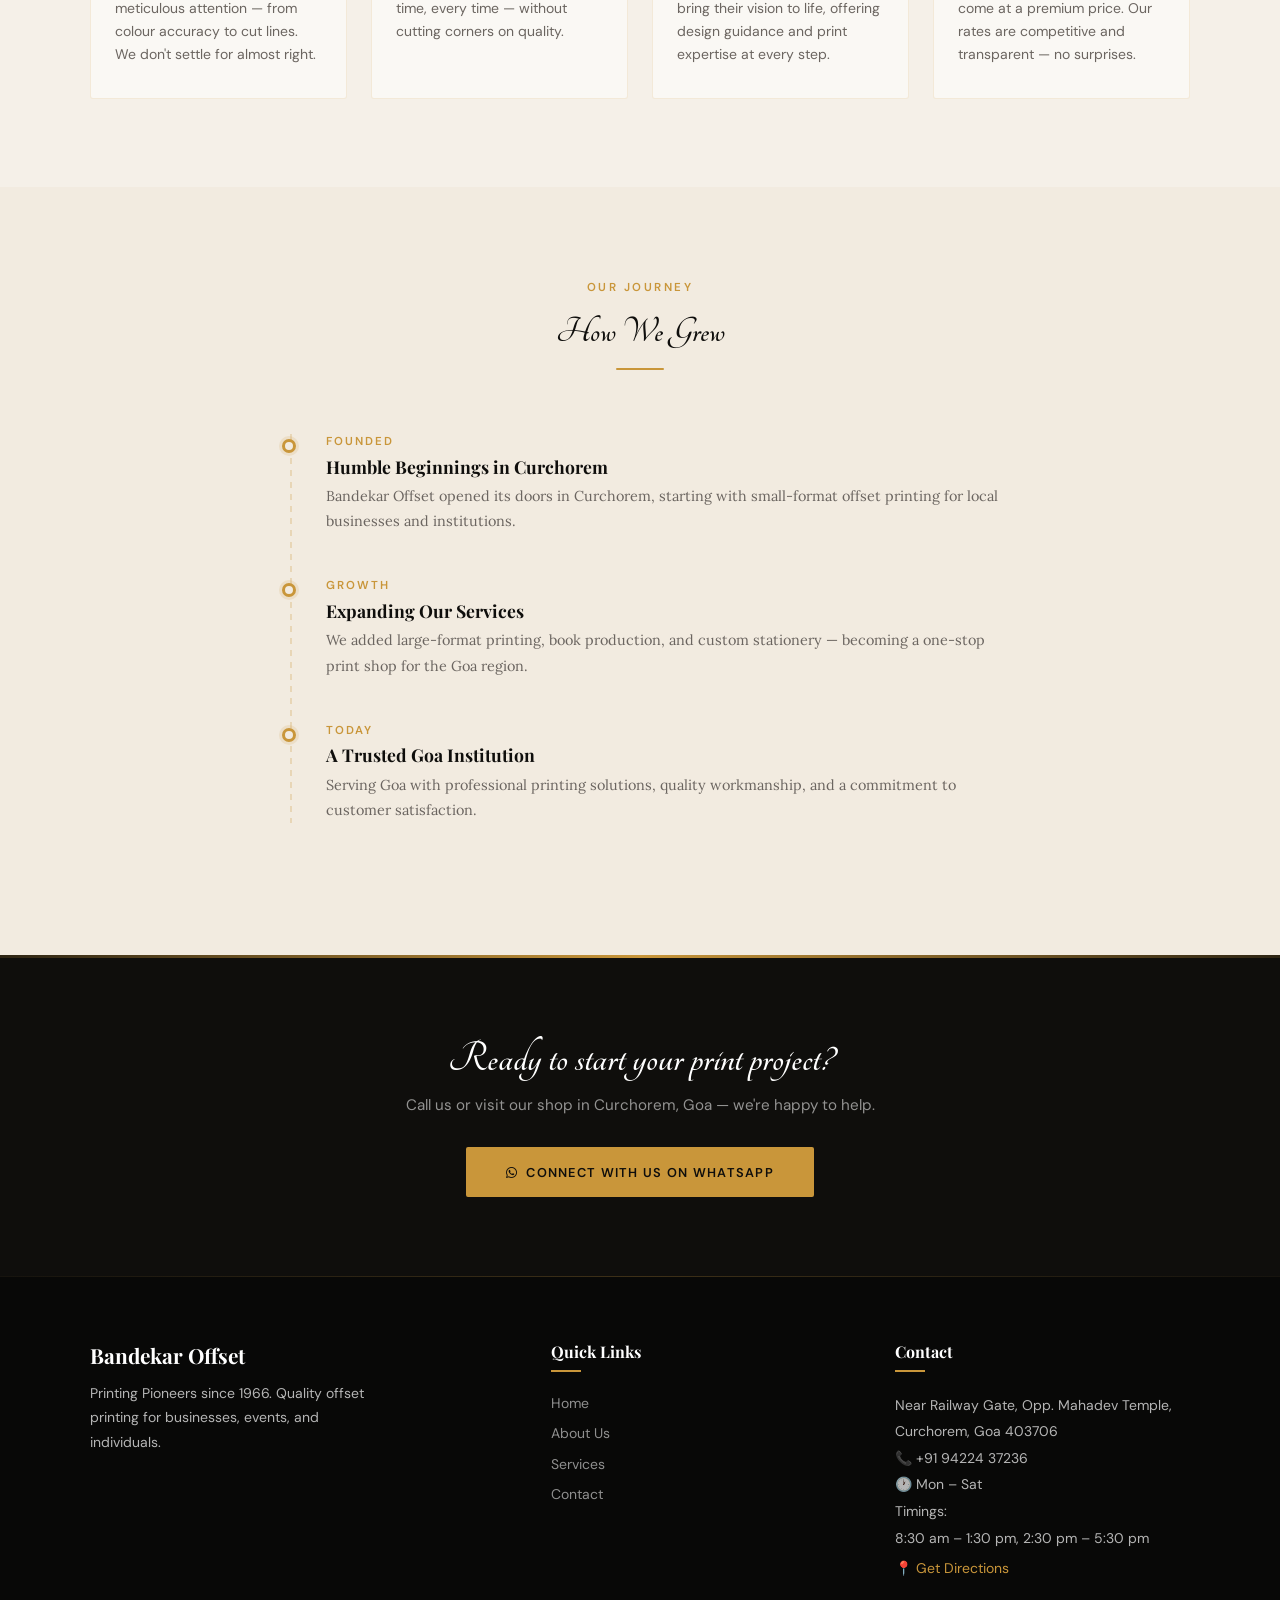
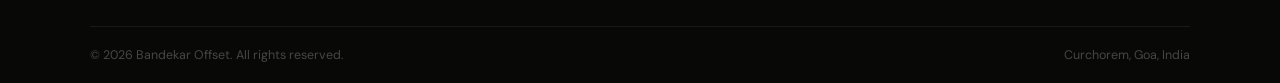
==== commit c28712b0: "Update aboutus.html" ====
--- a/aboutus.html
+++ b/aboutus.html
@@ -12,7 +12,7 @@
     <!-- NAV -->
     <nav id="navbar">
         <a href="index.html" class="nav-logo">
-            <img src="images/Bandekar Offset logo.webp" alt="Bandekar Offset" style="width:140px;height:auto;" onerror="this.style.display='none'">
+            <img src="images/Bandekar Offset logo.webp" alt="Bandekar Offset" style="width:150px;height:auto;" onerror="this.style.display='none'">
             <h4>Printing pioneers since<span><b> 1966</b></span></h4>
         </a>
         <div class="nav-right">
--- a/css/aboutus.css
+++ b/css/aboutus.css
@@ -40,12 +40,17 @@
 
 .nav-logo {
     font-family: 'Tangerine', cursive;
-    font-weight: 400; font-size: 2.9rem;
+    font-weight: 400; font-size: 2.3rem;
     letter-spacing: -.5px; color: var(--ink);
     text-decoration: none;
     display: flex; align-items: center; gap: .6rem;
 }
-.nav-logo span { color: var(--gold); }
+.nav-logo span { 
+	font-family: 'DM Sans', sans-serif;
+	font-size: 1.3rem;
+	font-style: italic;
+	color: var(--gold);
+}
 .nav-logo img { height: 42px; width: auto; }
 
 .nav-right { display: flex; align-items: center; gap: 2rem; }
@@ -90,8 +95,38 @@
 }
 .mobile-menu.open { display: flex; }
 .mobile-menu a {
-    font-size: 1rem; color: var(--ink); text-decoration: none;
-    font-weight: 500; padding: .25rem 0; border-bottom: 1px solid var(--rule);
+    font-size: 1rem; color: var(--ink);
+    text-decoration: none; font-weight: 500;
+    padding: .25rem 0; border-bottom: 1px solid var(--rule);
+}
+@media (max-width: 768px) {
+
+    nav {
+        padding: 0 1rem;
+        height: 80px;
+    }
+
+    .nav-logo {
+        font-size: 2rem;
+        line-height: 0.8;
+        gap: 0.2rem;
+    }
+
+    .nav-logo img {
+        height: 48px;
+    }
+
+    .nav-phone {
+        display: none;
+    }
+
+    .nav-links {
+        display: none;
+    }
+
+    .nav-hamburger {
+        display: flex;
+    }
 }
 
 
@@ -438,7 +473,7 @@
     .nav-links, .nav-phone { display: none; }
     .nav-hamburger { display: flex; }
     .intro-grid { grid-template-columns: 1fr; gap: 3.5rem; }
-    .intro-img-badge { right: 1rem; bottom: -1rem; }
+    .intro-img-badge { right: -0.5rem; bottom: -0.75rem; right: auto; width: auto; }
     .intro-img::before { display: none; }
     .values-grid { grid-template-columns: 1fr 1fr; }
     .footer-inner { grid-template-columns: 1fr; gap: 2rem; }
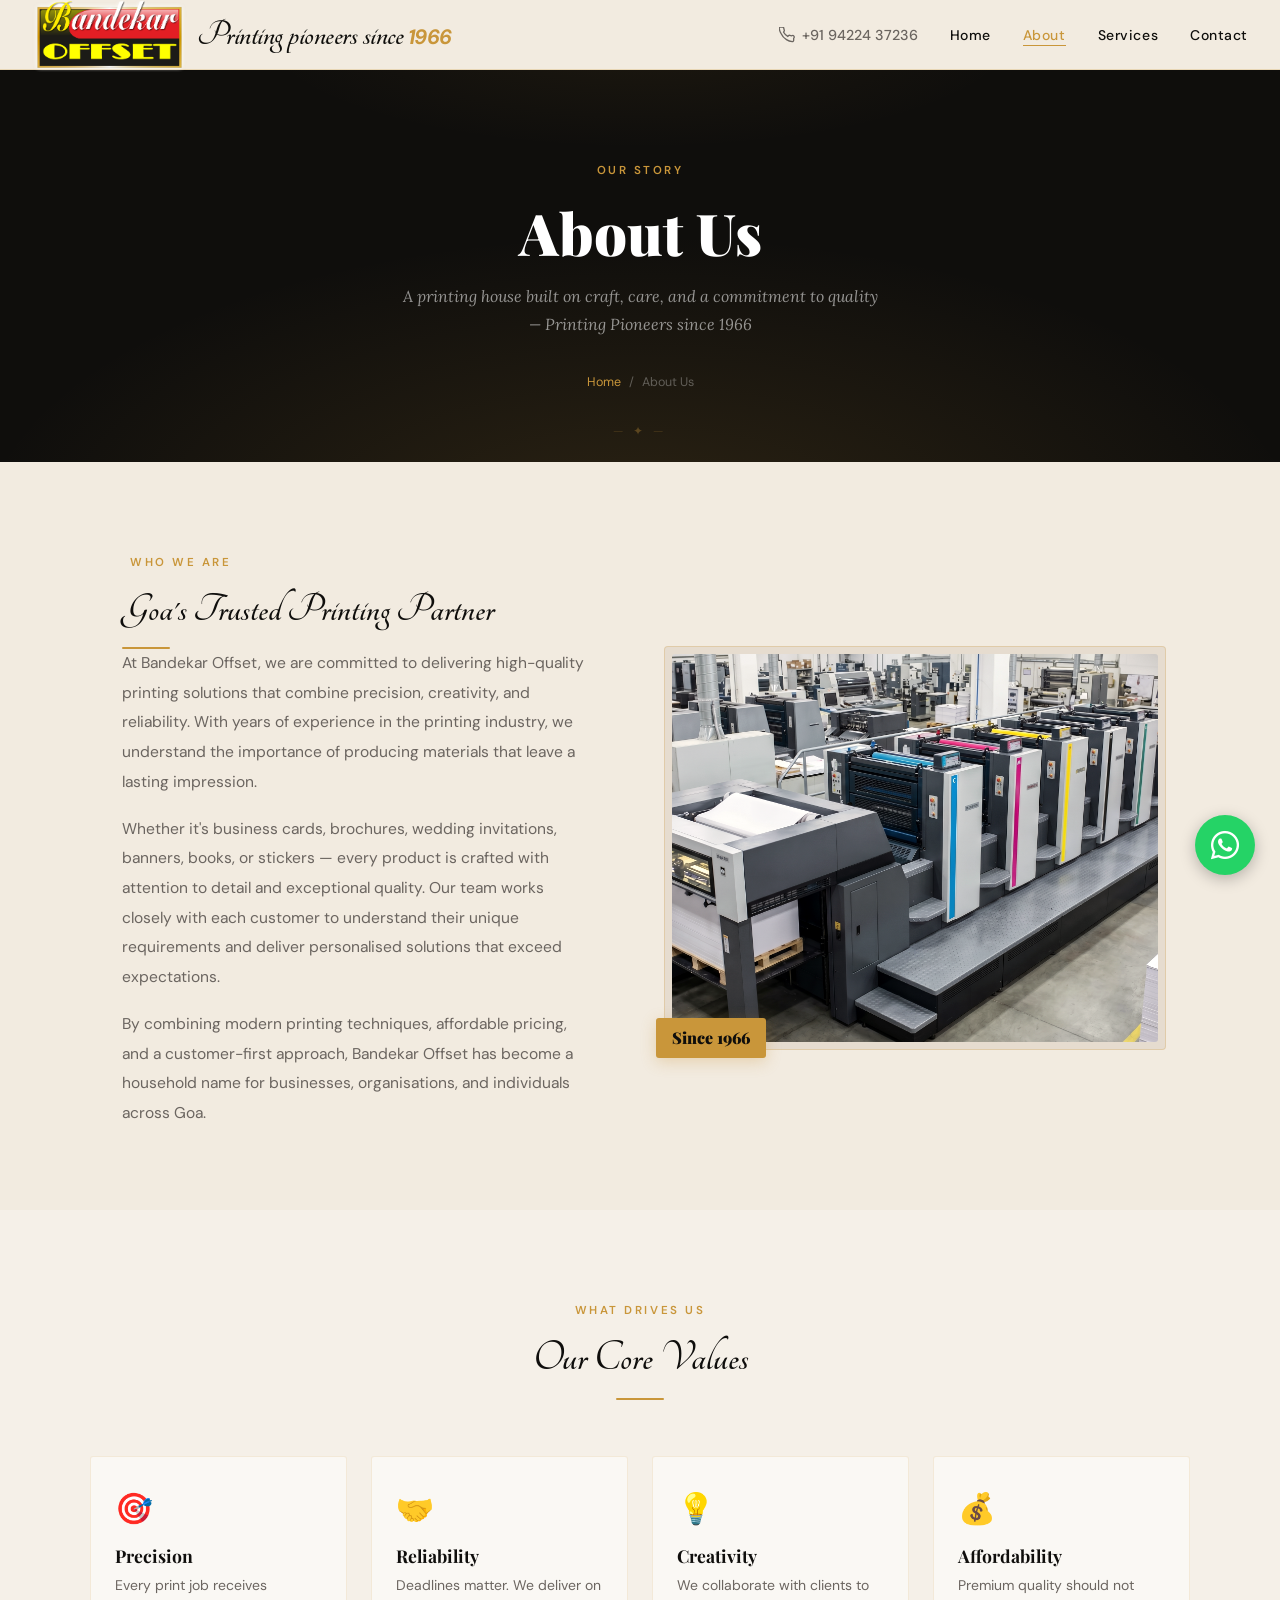
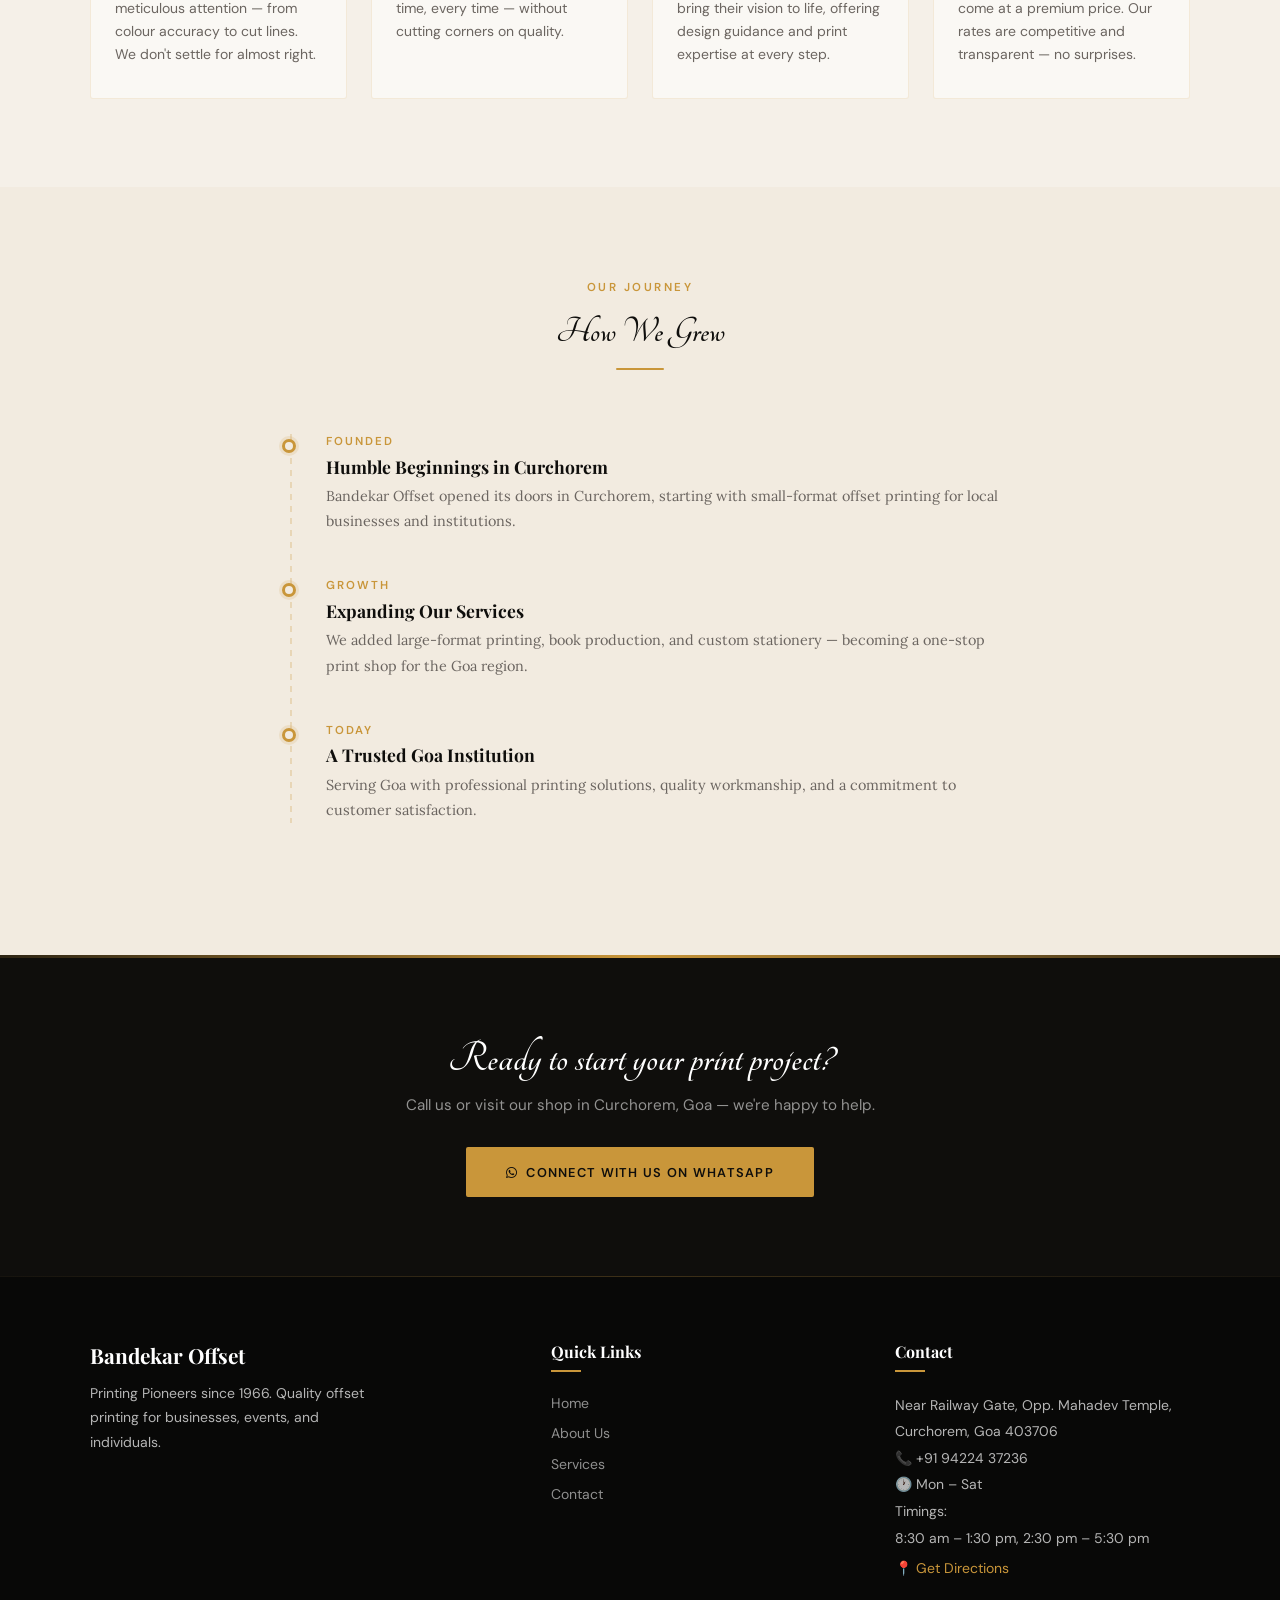
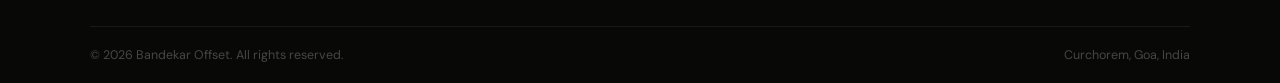
==== commit 2ca95784: "Update aboutus.html" ====
--- a/aboutus.html
+++ b/aboutus.html
@@ -12,7 +12,7 @@
     <!-- NAV -->
     <nav id="navbar">
         <a href="index.html" class="nav-logo">
-            <img src="images/Bandekar Offset logo.webp" alt="Bandekar Offset" style="width:150px;height:auto;" onerror="this.style.display='none'">
+            <img src="images/Bandekar Offset logo.webp" alt="Bandekar Offset" style="width:155px;height:auto;" onerror="this.style.display='none'">
             <h4>Printing pioneers since<span><b> 1966</b></span></h4>
         </a>
         <div class="nav-right">
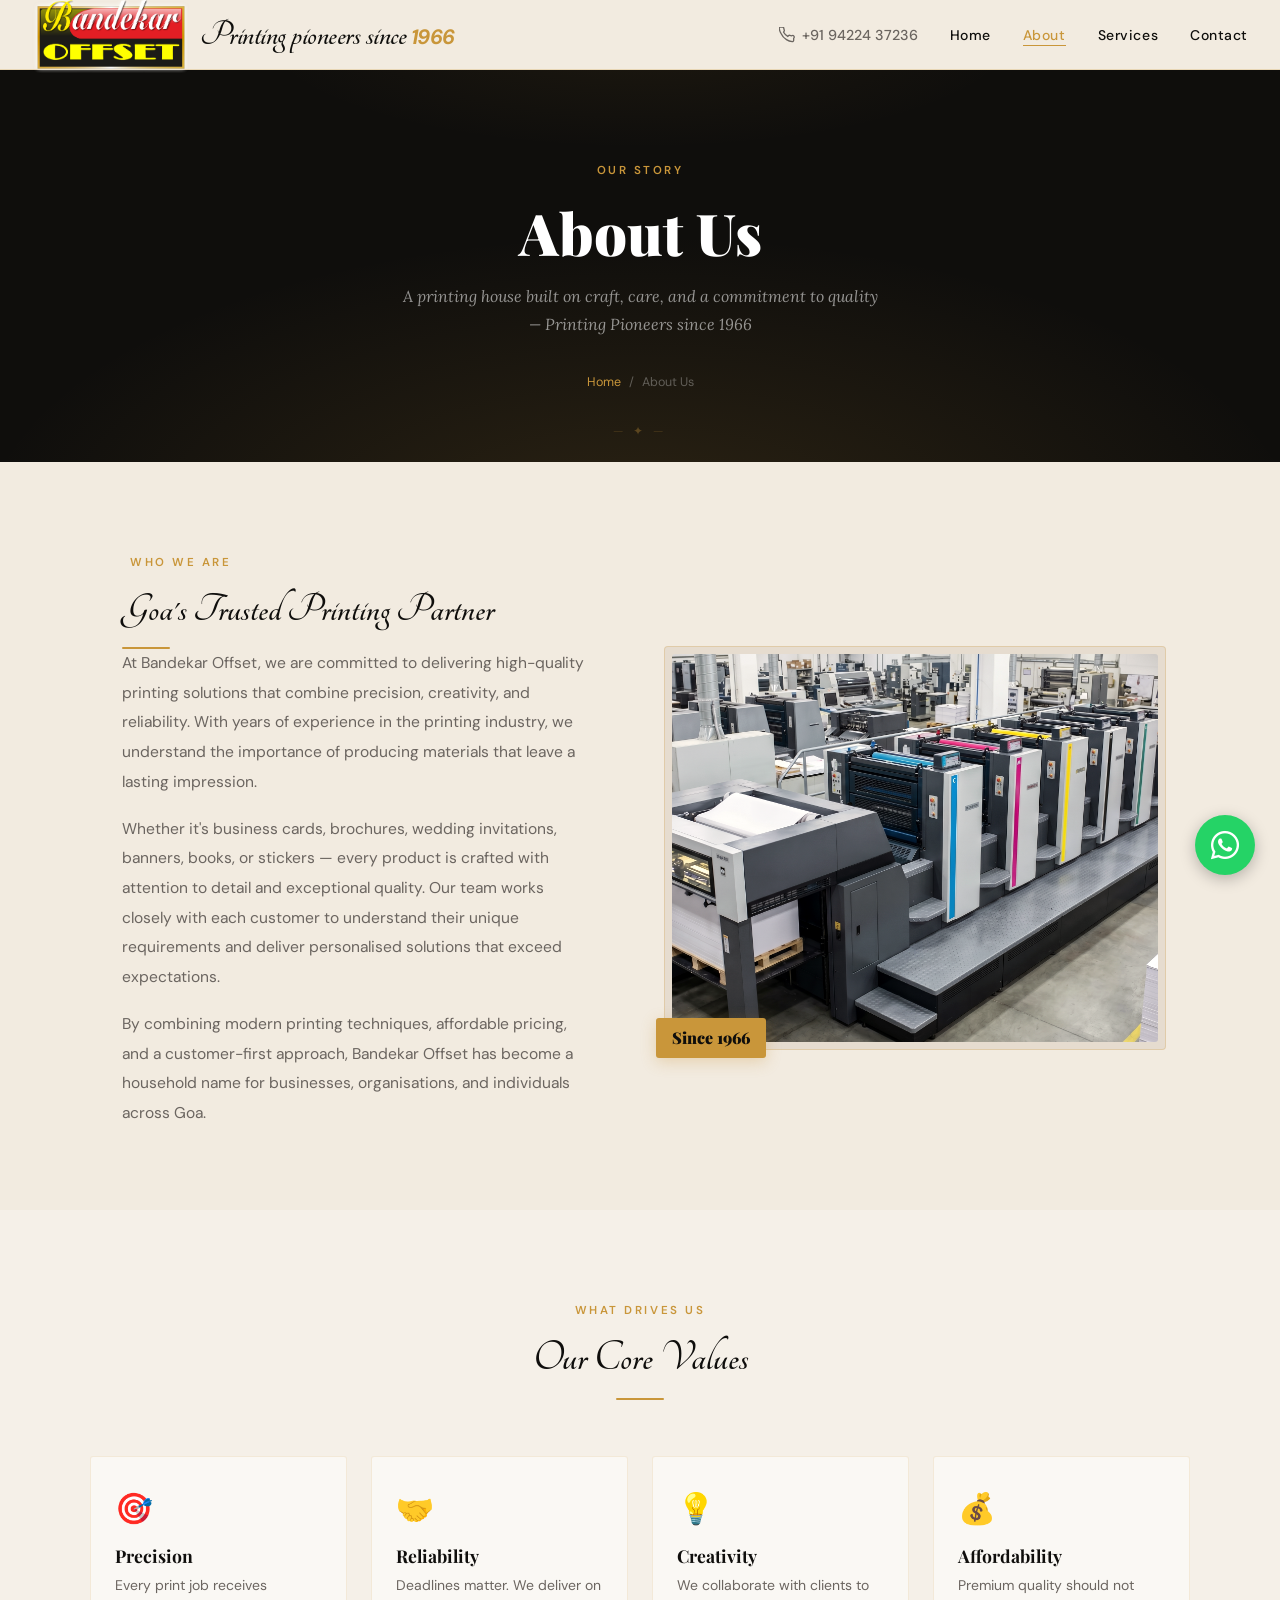
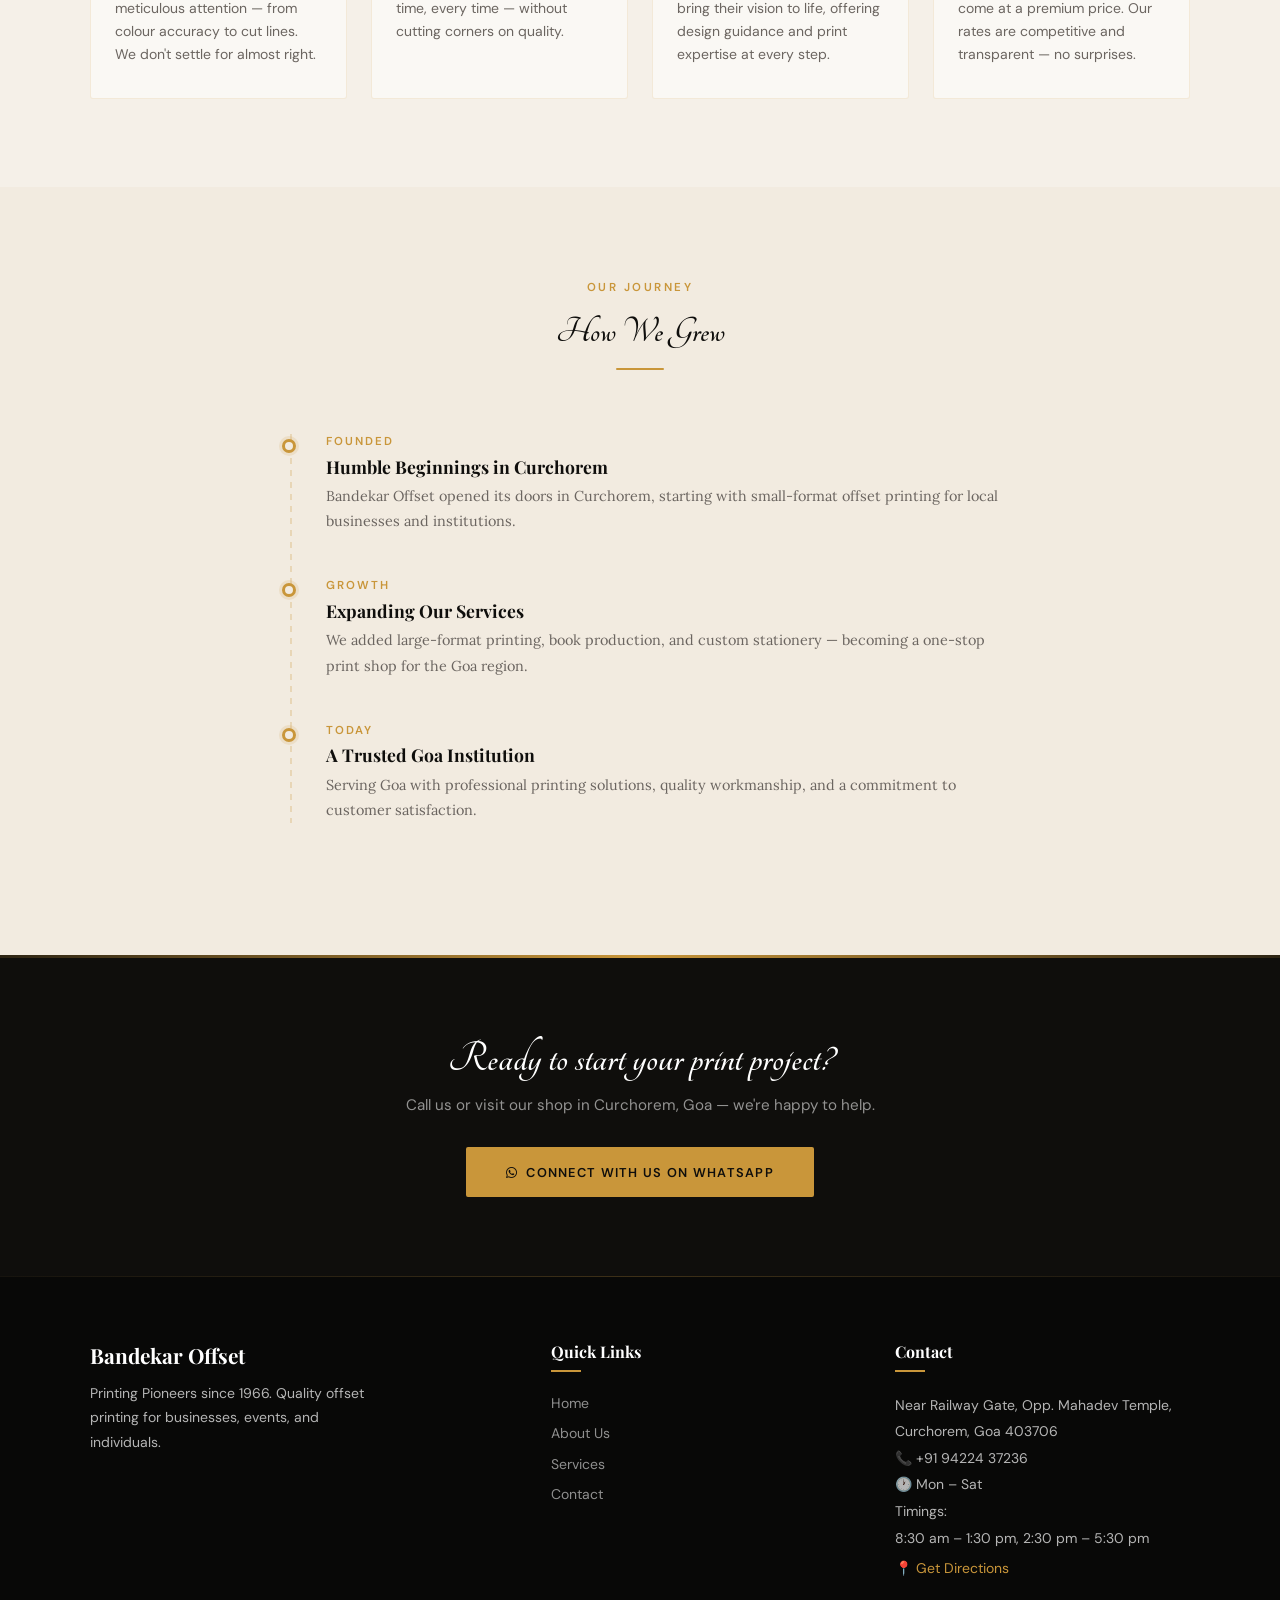
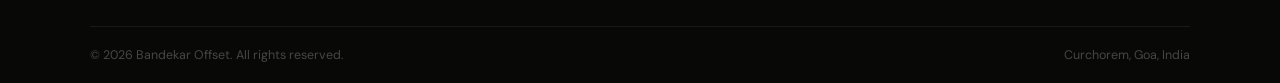
==== commit 13628871: "Update aboutus.html" ====
--- a/aboutus.html
+++ b/aboutus.html
@@ -12,7 +12,7 @@
     <!-- NAV -->
     <nav id="navbar">
         <a href="index.html" class="nav-logo">
-            <img src="images/Bandekar Offset logo.webp" alt="Bandekar Offset" style="width:155px;height:auto;" onerror="this.style.display='none'">
+            <img src="images/Bandekar Offset logo.webp" alt="Bandekar Offset" style="width:158px;height:auto;" onerror="this.style.display='none'">
             <h4>Printing pioneers since<span><b> 1966</b></span></h4>
         </a>
         <div class="nav-right">
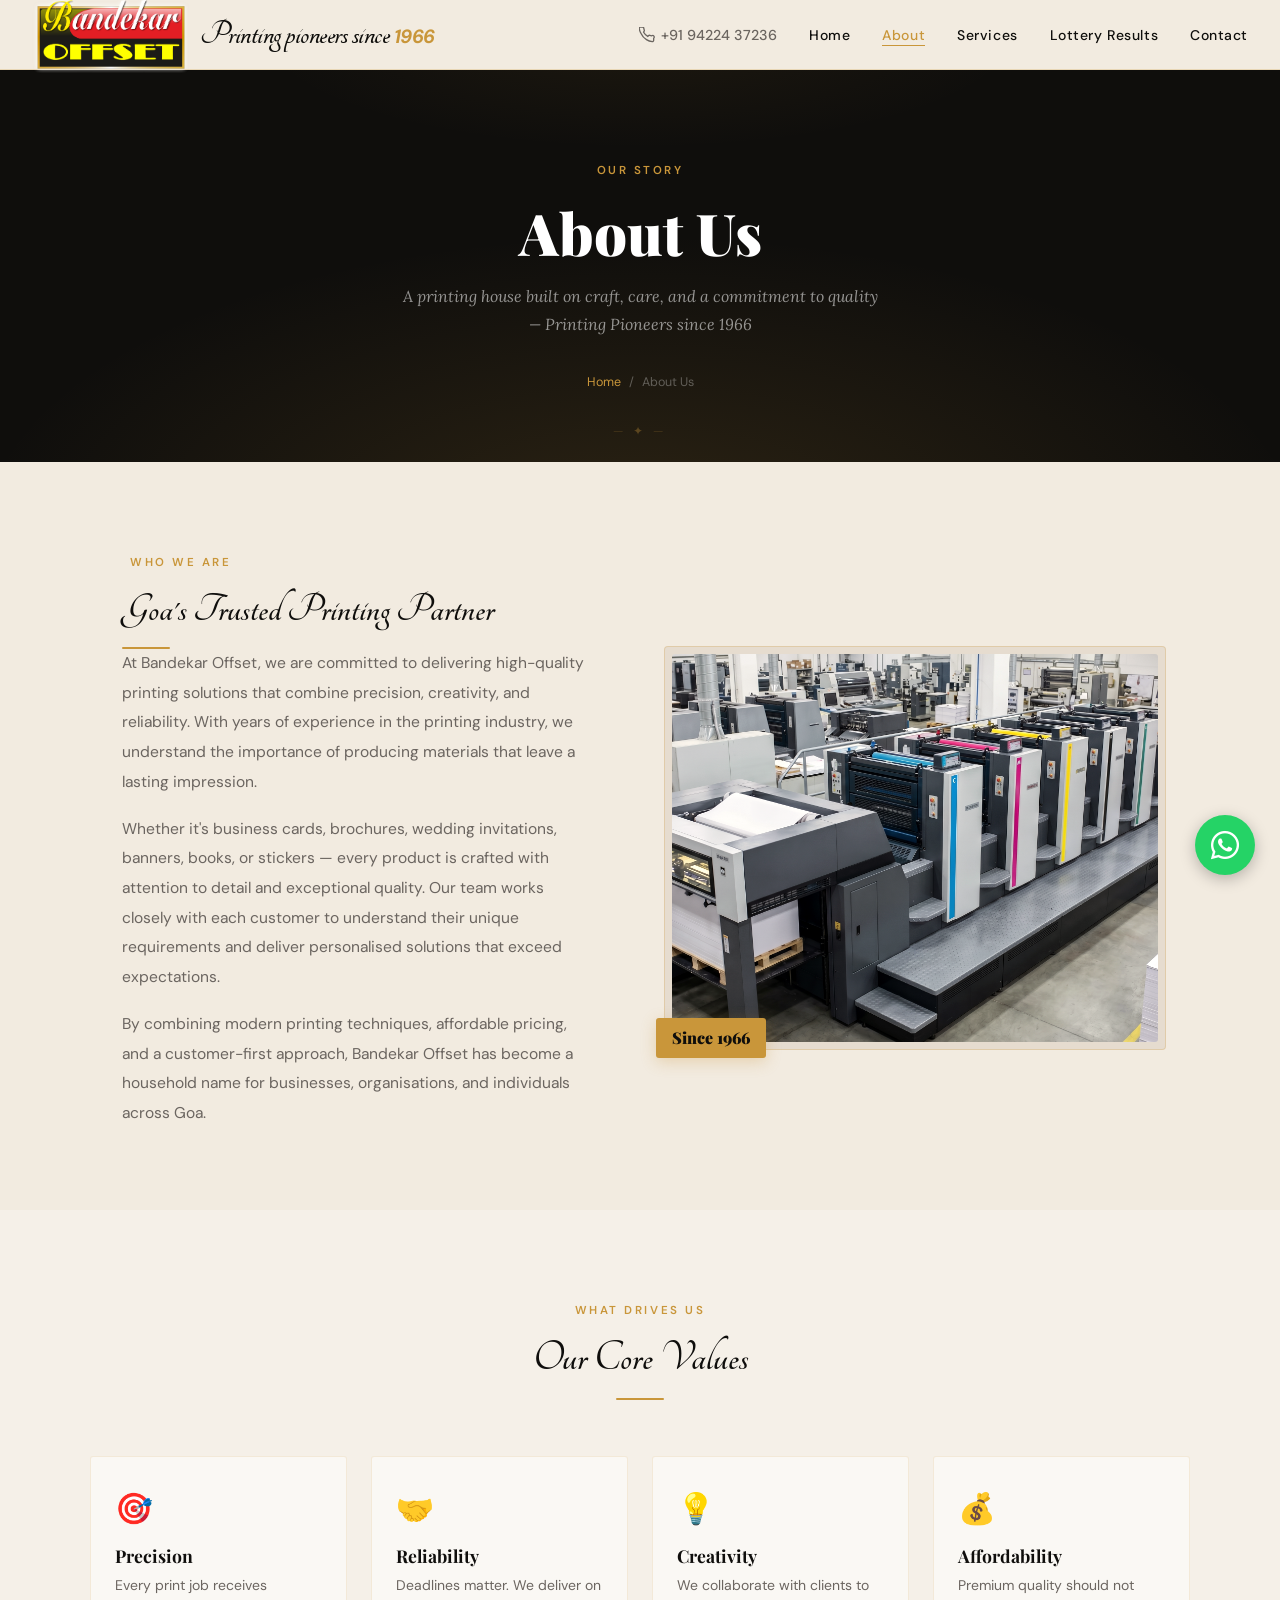
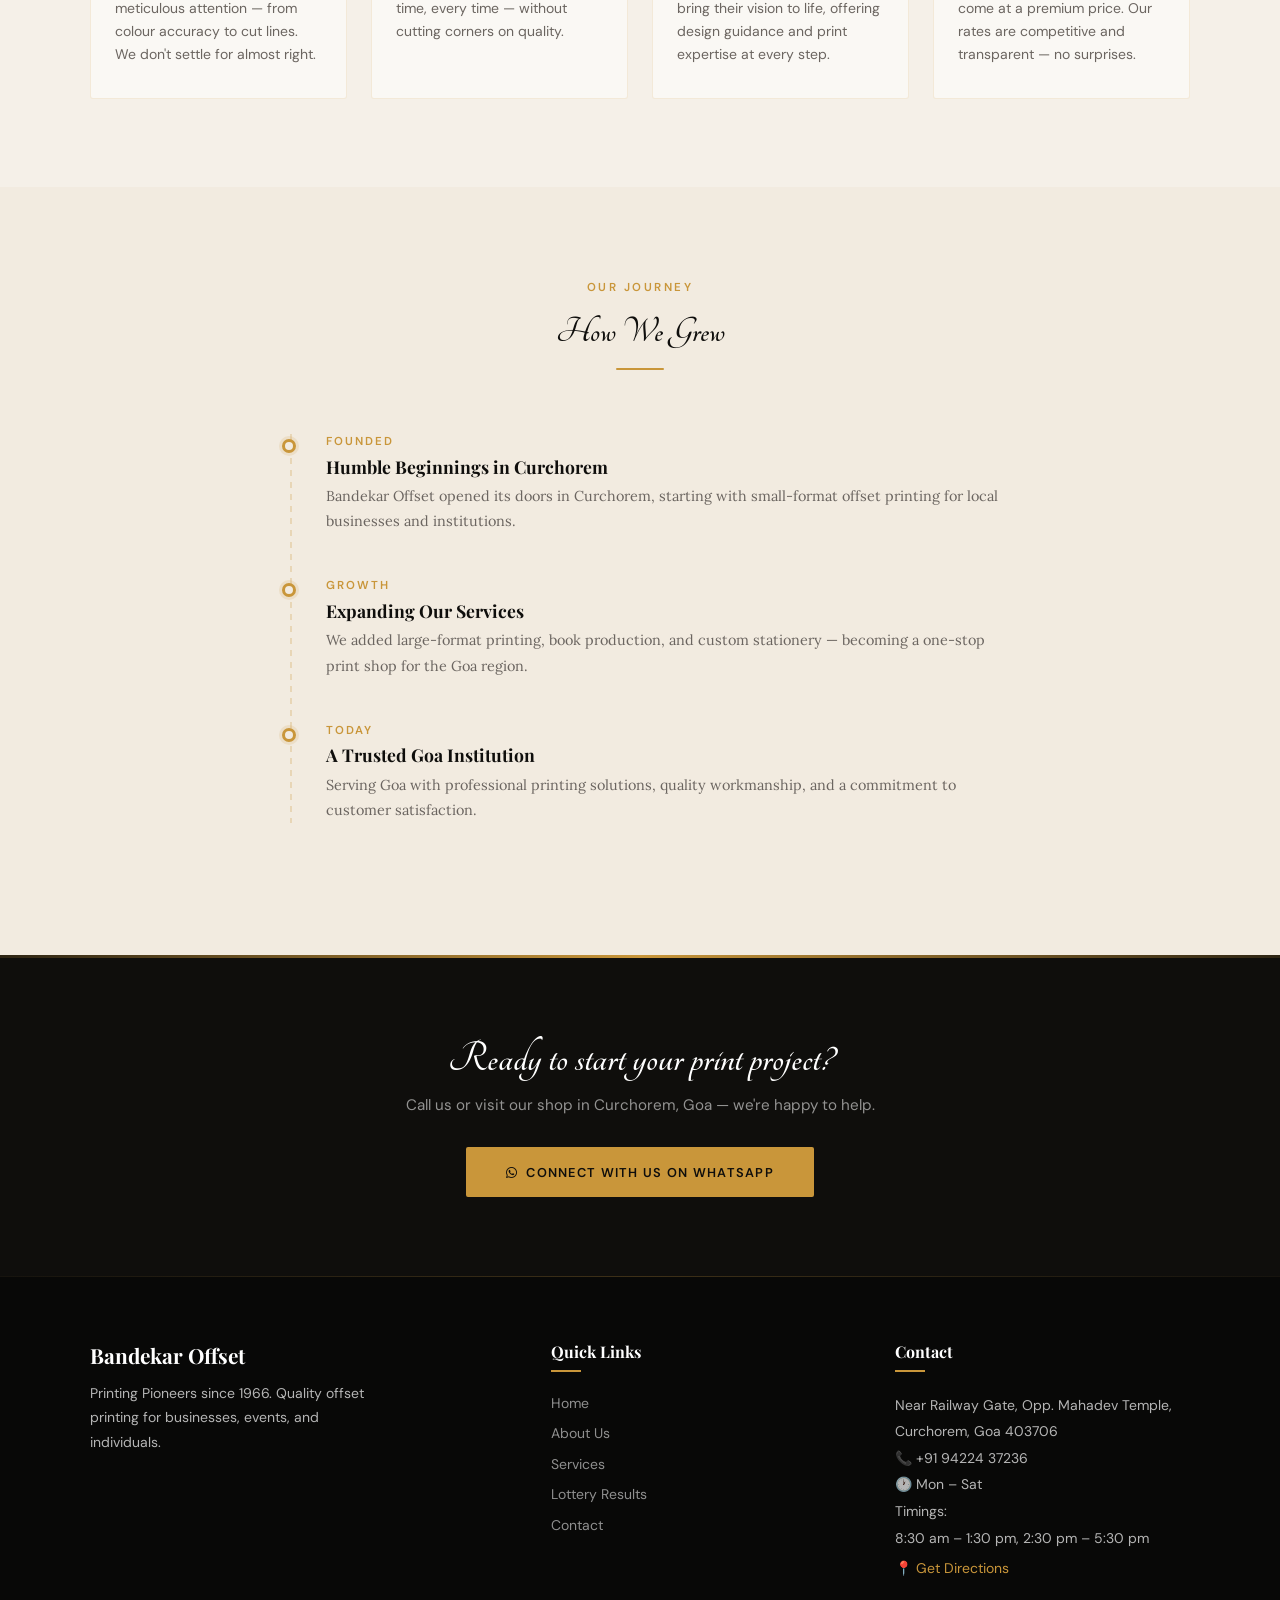
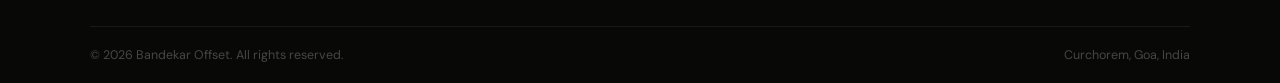
==== commit 83828e34: "Add 'Lottery Results' link to navigation Updated navigation links to include 'Lottery Results' and a" ====
--- a/aboutus.html
+++ b/aboutus.html
@@ -26,6 +26,7 @@
                 <li><a href="index.html">Home</a></li>
                 <li><a href="aboutus.html" class="active">About</a></li>
                 <li><a href="services.html">Services</a></li>
+                <li><a href="lottery-results.html">Lottery Results</a></li>
                 <li><a href="contact.html">Contact</a></li>
             </ul>
             <button class="nav-hamburger" id="hamburger" aria-label="Menu">
@@ -40,6 +41,7 @@
         <a href="index.html">Home</a>
         <a href="aboutus.html">About Us</a>
         <a href="services.html">Services</a>
+        <a href="lottery-results.html">Lottery Results</a>
         <a href="contact.html">Contact</a>
     </div>
 
@@ -138,6 +140,7 @@
                     <li><a href="index.html">Home</a></li>
                     <li><a href="aboutus.html">About Us</a></li>
                     <li><a href="services.html">Services</a></li>
+                    <li><a href="lottery-results.html">Lottery Results</a></li>
                     <li><a href="contact.html">Contact</a></li>
                 </ul>
             </div>
--- a/css/aboutus.css
+++ b/css/aboutus.css
@@ -40,16 +40,17 @@
 
 .nav-logo {
     font-family: 'Tangerine', cursive;
-    font-weight: 400; font-size: 2.3rem;
+    font-weight: 400; font-size: 2.2rem;
     letter-spacing: -.5px; color: var(--ink);
     text-decoration: none;
     display: flex; align-items: center; gap: .6rem;
 }
 .nav-logo span { 
 	font-family: 'DM Sans', sans-serif;
-	font-size: 1.3rem;
+	font-size: 1.2rem;
 	font-style: italic;
 	color: var(--gold);
+}
 }
 .nav-logo img { height: 42px; width: auto; }
 
